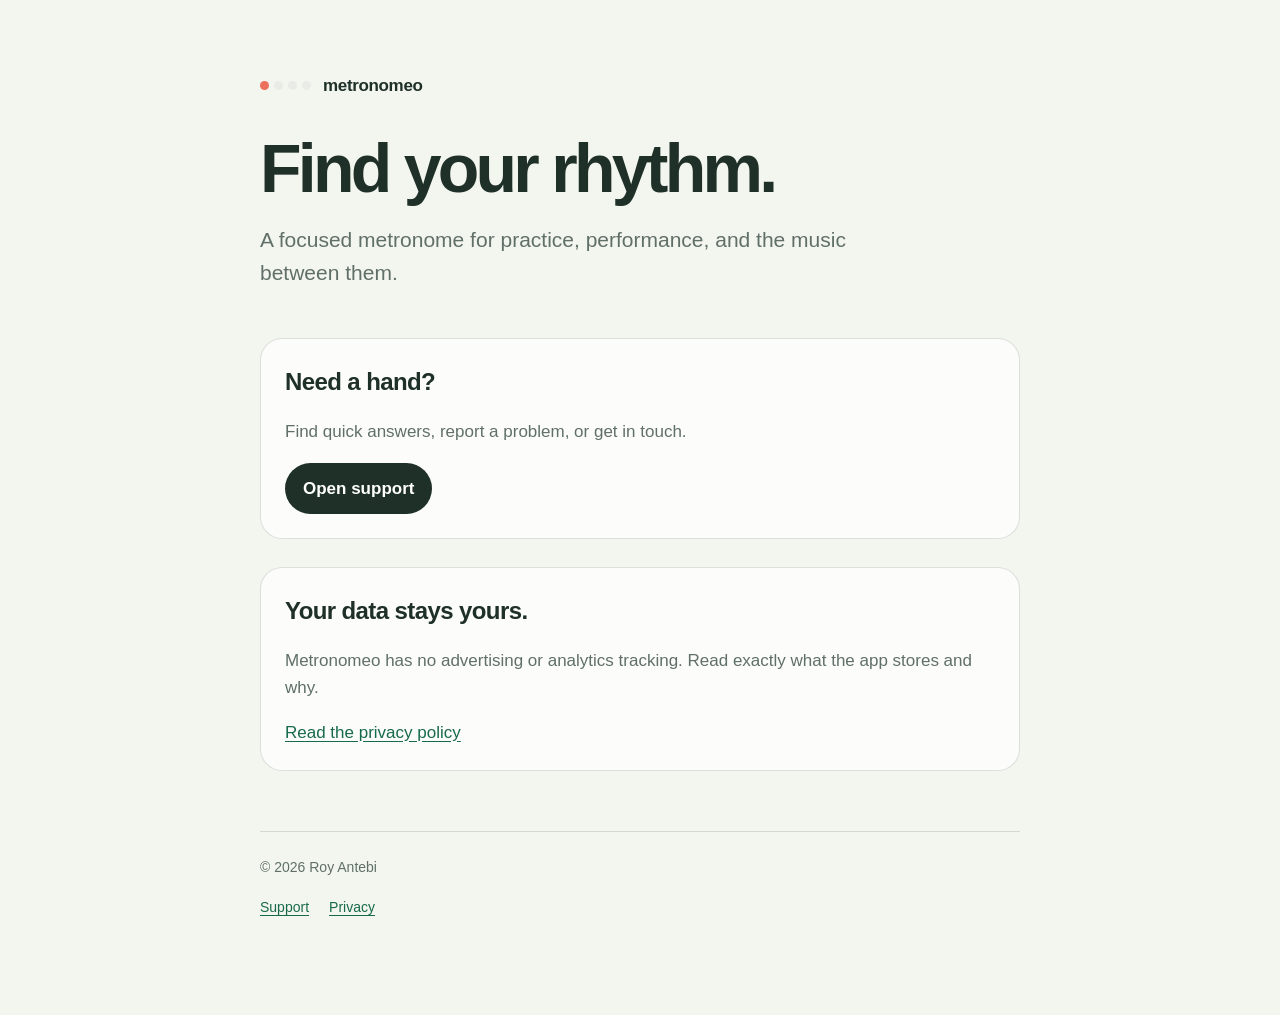
==== index.html @ 51a839f6 "Publish Metronomeo support and privacy pages" ====
<!doctype html><html lang="en"><head><meta charset="utf-8"><meta name="viewport" content="width=device-width,initial-scale=1"><meta name="description" content="Metronomeo support and privacy information."><title>Metronomeo</title><link rel="stylesheet" href="styles.css"></head><body><main>
<header><div class="brand"><span class="mark"><i></i><i></i><i></i><i></i></span>metronomeo</div><h1>Find your rhythm.</h1><p class="lede">A focused metronome for practice, performance, and the music between them.</p></header>
<section class="card"><h2>Need a hand?</h2><p>Find quick answers, report a problem, or get in touch.</p><a class="button" href="support.html">Open support</a></section>
<section class="card"><h2>Your data stays yours.</h2><p>Metronomeo has no advertising or analytics tracking. Read exactly what the app stores and why.</p><a href="privacy.html">Read the privacy policy</a></section>
<footer>© 2026 Roy Antebi<nav><a href="support.html">Support</a><a href="privacy.html">Privacy</a></nav></footer>
</main></body></html>
---- styles.css ----
:root {
  color-scheme: light dark;
  --paper: #f3f5ef;
  --ink: #1e3028;
  --muted: #607068;
  --accent: #60d29a;
  --line: rgba(30, 48, 40, .14);
  --card: rgba(255, 255, 255, .72);
}
* { box-sizing: border-box; }
body {
  margin: 0;
  background: var(--paper);
  color: var(--ink);
  font: 17px/1.6 -apple-system, BlinkMacSystemFont, "SF Pro Text", sans-serif;
  -webkit-font-smoothing: antialiased;
}
main { width: min(760px, calc(100% - 40px)); margin: 0 auto; padding: 72px 0 96px; }
header { margin-bottom: 48px; }
.brand { display: flex; align-items: center; gap: 12px; font-weight: 700; letter-spacing: -.02em; }
.mark { display: grid; grid-template-columns: repeat(4, 9px); gap: 5px; }
.mark i { width: 9px; height: 9px; border-radius: 50%; background: #e9ebe6; }
.mark i:first-child { background: #ed705d; }
h1 { max-width: 620px; margin: 36px 0 14px; font-size: clamp(42px, 8vw, 68px); line-height: .98; letter-spacing: -.055em; }
h2 { margin: 42px 0 10px; font-size: 24px; letter-spacing: -.025em; }
p, li { color: var(--muted); }
a { color: #176b4a; text-underline-offset: 3px; }
.lede { font-size: 21px; max-width: 640px; }
.card { margin: 28px 0; padding: 24px; border: 1px solid var(--line); border-radius: 22px; background: var(--card); }
.card h2 { margin-top: 0; }
.button { display: inline-block; padding: 12px 18px; border-radius: 999px; background: var(--ink); color: white; font-weight: 650; text-decoration: none; }
footer { margin-top: 60px; padding-top: 24px; border-top: 1px solid var(--line); font-size: 14px; color: var(--muted); }
nav { display: flex; gap: 20px; margin-top: 18px; }
@media (prefers-color-scheme: dark) {
  :root { --paper:#111714; --ink:#e8eee9; --muted:#a5b0aa; --line:rgba(255,255,255,.12); --card:rgba(255,255,255,.05); }
  a { color: #72d6a4; }
  .button { background: var(--accent); color: #102018; }
}
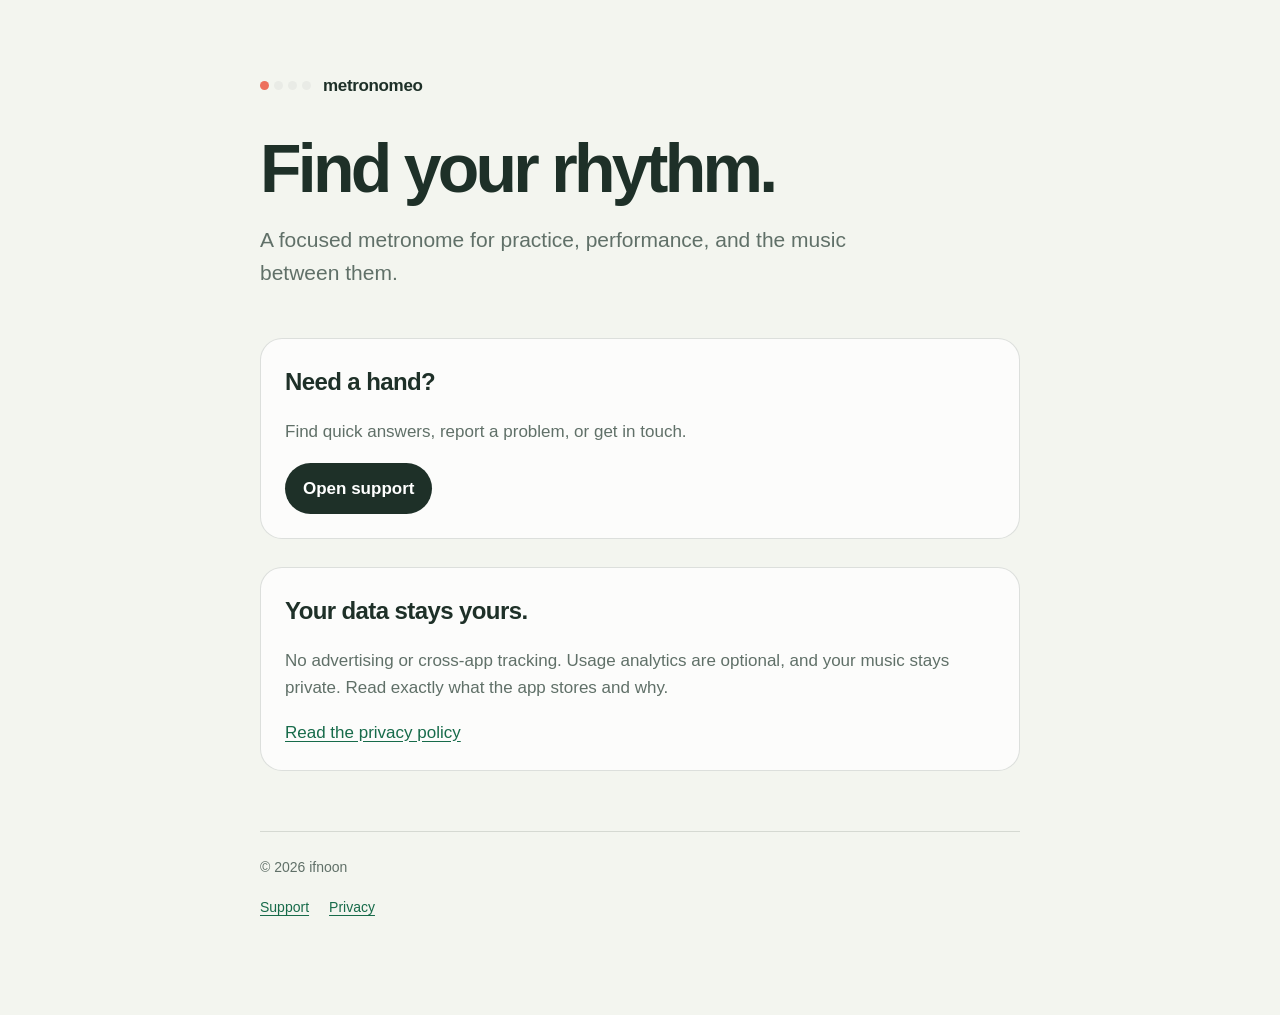
==== commit 465c99ad: "Disclose optional Metronomeo analytics and ifnoon ownership" ====
--- a/index.html
+++ b/index.html
@@ -1,6 +1,6 @@
 <!doctype html><html lang="en"><head><meta charset="utf-8"><meta name="viewport" content="width=device-width,initial-scale=1"><meta name="description" content="Metronomeo support and privacy information."><title>Metronomeo</title><link rel="stylesheet" href="styles.css"></head><body><main>
 <header><div class="brand"><span class="mark"><i></i><i></i><i></i><i></i></span>metronomeo</div><h1>Find your rhythm.</h1><p class="lede">A focused metronome for practice, performance, and the music between them.</p></header>
 <section class="card"><h2>Need a hand?</h2><p>Find quick answers, report a problem, or get in touch.</p><a class="button" href="support.html">Open support</a></section>
-<section class="card"><h2>Your data stays yours.</h2><p>Metronomeo has no advertising or analytics tracking. Read exactly what the app stores and why.</p><a href="privacy.html">Read the privacy policy</a></section>
-<footer>© 2026 Roy Antebi<nav><a href="support.html">Support</a><a href="privacy.html">Privacy</a></nav></footer>
+<section class="card"><h2>Your data stays yours.</h2><p>No advertising or cross-app tracking. Usage analytics are optional, and your music stays private. Read exactly what the app stores and why.</p><a href="privacy.html">Read the privacy policy</a></section>
+<footer>© 2026 ifnoon<nav><a href="support.html">Support</a><a href="privacy.html">Privacy</a></nav></footer>
 </main></body></html>
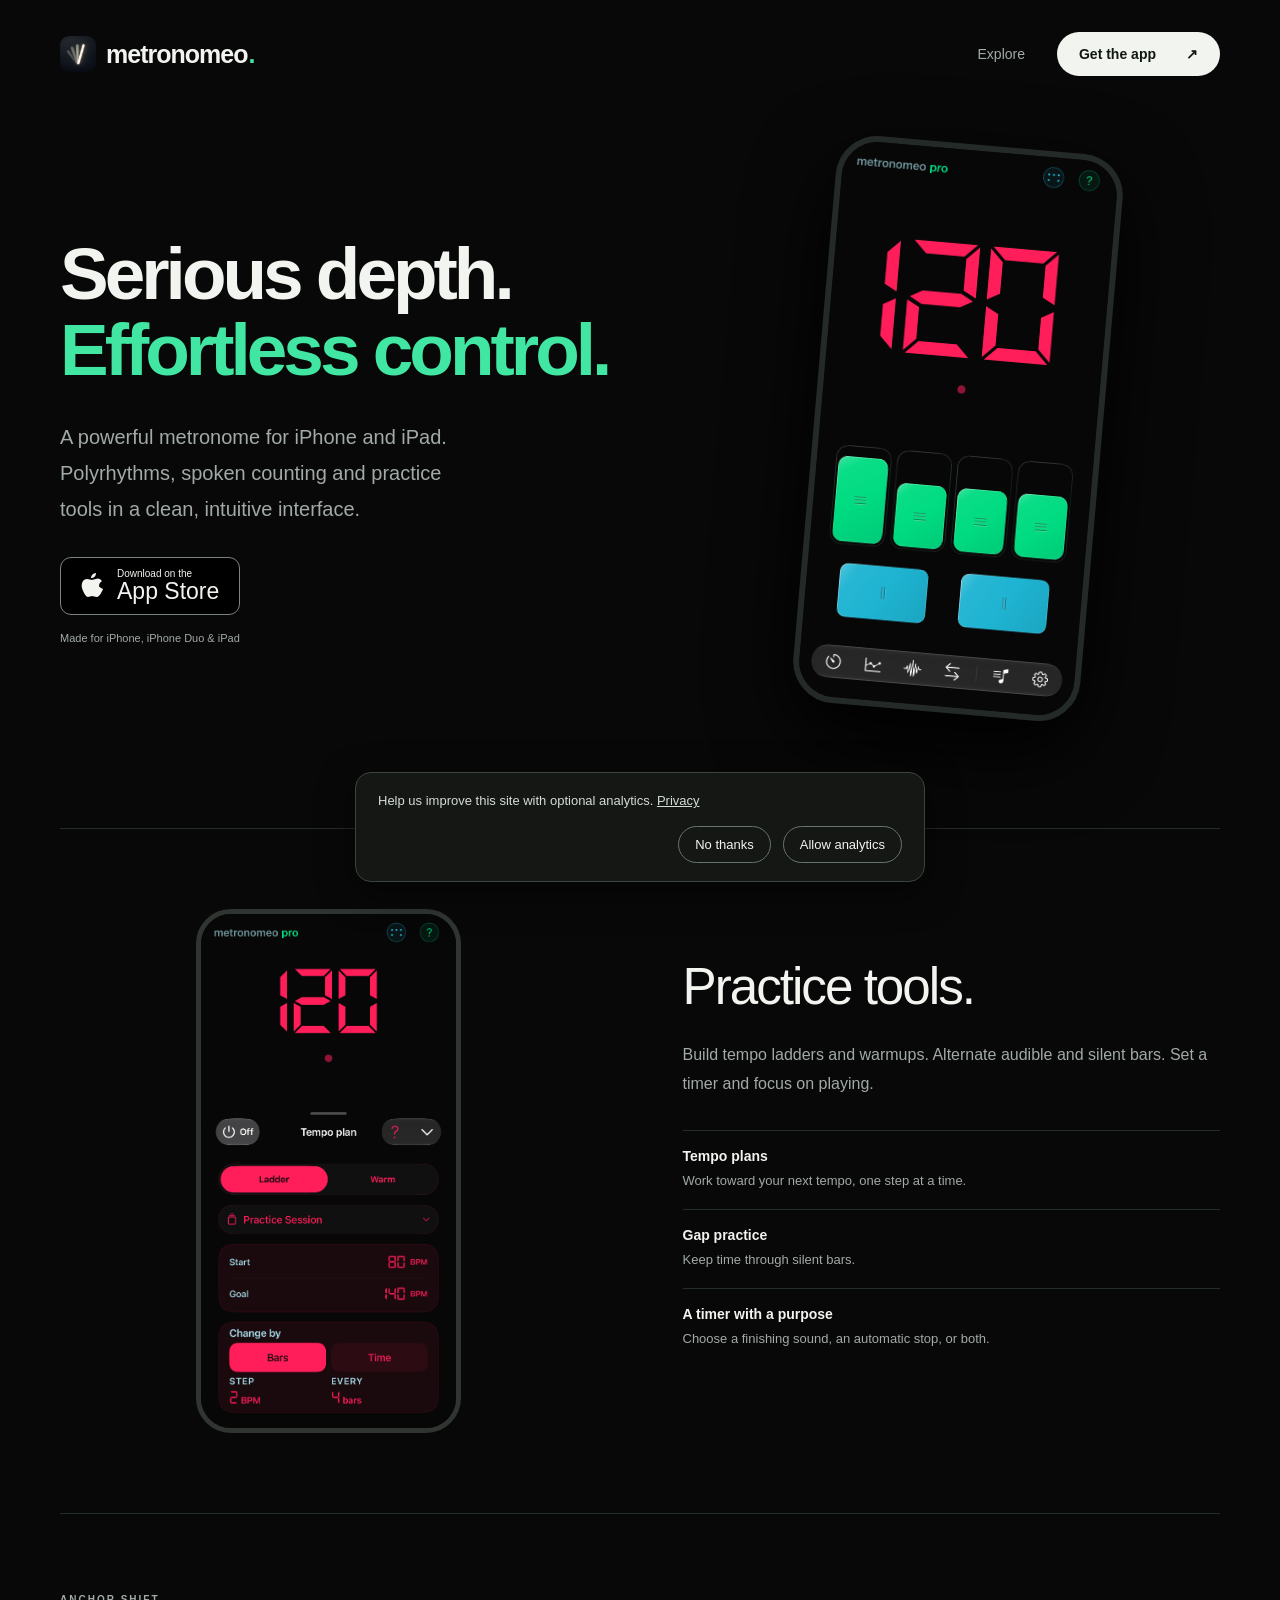
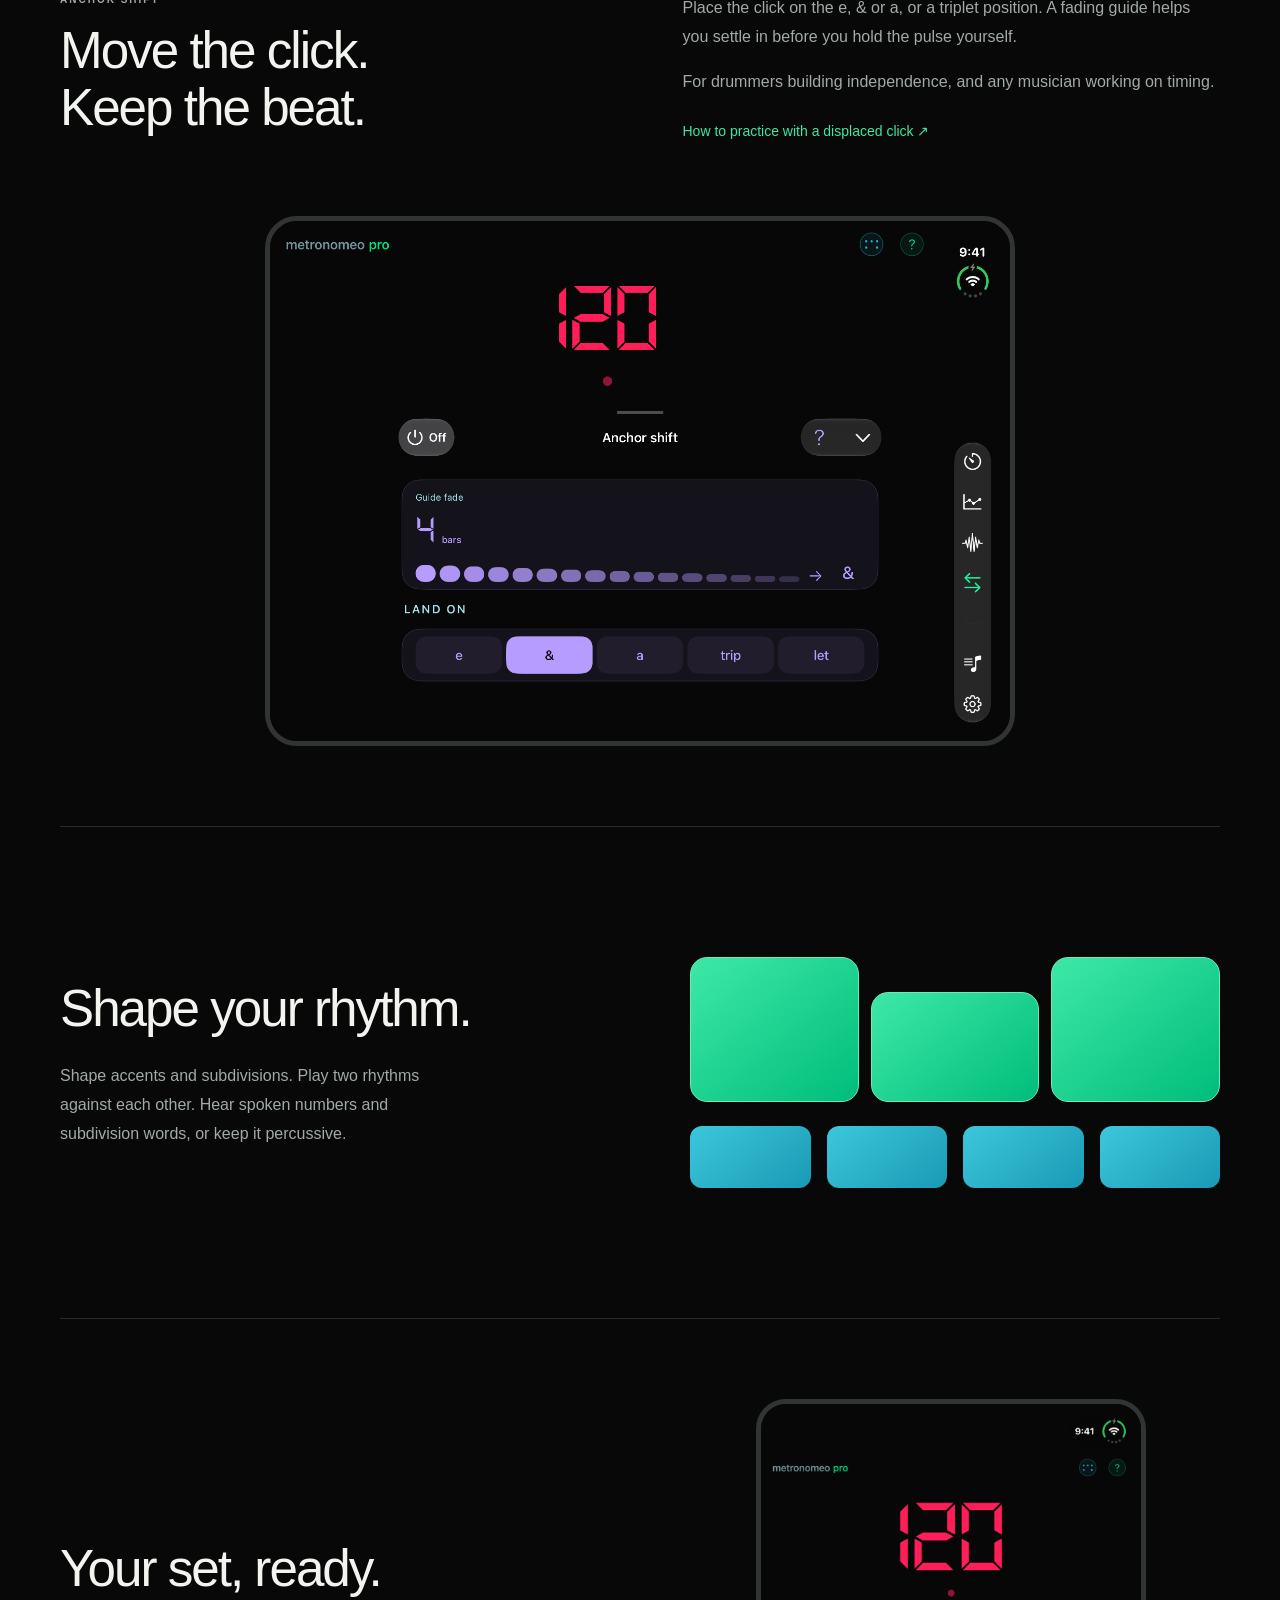
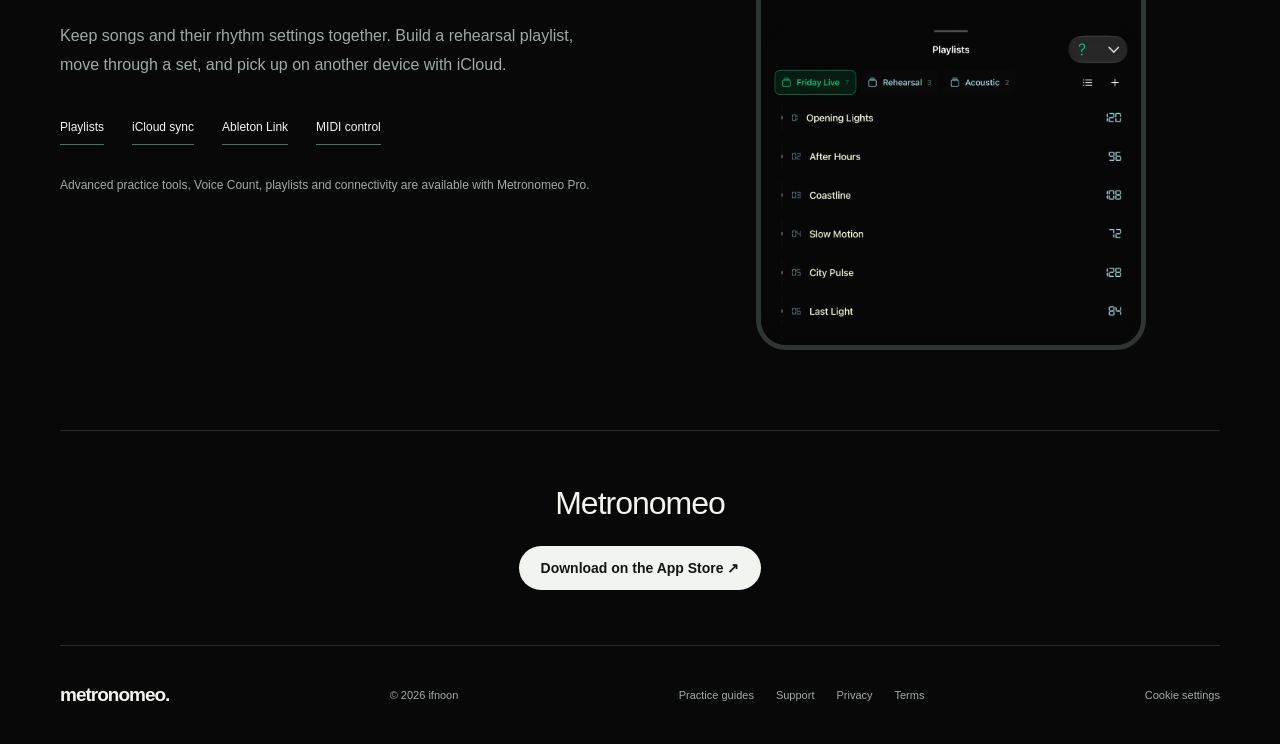
==== commit 5b13319a: "Launch dark Metronomeo website with rhythm guides and analytics" ====
--- a/index.html
+++ b/index.html
@@ -1,6 +1,10 @@
-<!doctype html><html lang="en"><head><meta charset="utf-8"><meta name="viewport" content="width=device-width,initial-scale=1"><meta name="description" content="Metronomeo support and privacy information."><title>Metronomeo</title><link rel="stylesheet" href="styles.css"></head><body><main>
-<header><div class="brand"><span class="mark"><i></i><i></i><i></i><i></i></span>metronomeo</div><h1>Find your rhythm.</h1><p class="lede">A focused metronome for practice, performance, and the music between them.</p></header>
-<section class="card"><h2>Need a hand?</h2><p>Find quick answers, report a problem, or get in touch.</p><a class="button" href="support.html">Open support</a></section>
-<section class="card"><h2>Your data stays yours.</h2><p>No advertising or cross-app tracking. Usage analytics are optional, and your music stays private. Read exactly what the app stores and why.</p><a href="privacy.html">Read the privacy policy</a></section>
-<footer>© 2026 ifnoon<nav><a href="support.html">Support</a><a href="privacy.html">Privacy</a></nav></footer>
-</main></body></html>
+<!doctype html>
+<html lang="en"><head><meta charset="utf-8"><meta name="viewport" content="width=device-width,initial-scale=1"><title>Metronomeo | Deep by design. Effortless to use.</title><meta name="description" content="A powerful metronome for iPhone and iPad with polyrhythms, spoken counting, tempo plans and playlists. Serious depth in an interface that feels effortless."><meta name="theme-color" content="#080a09"><link rel="icon" href="assets/icon.png"><link rel="stylesheet" href="landing.css"><link rel="canonical" href="https://metronomeo.com/"><meta property="og:title" content="Metronomeo | Find your rhythm. Go deeper."><meta property="og:description" content="Simple on the surface. Serious about your practice."><meta property="og:type" content="website"><meta property="og:image" content="https://metronomeo.com/assets/metronome.png"><script type="application/ld+json">{"@context":"https://schema.org","@type":"SoftwareApplication","name":"Metronomeo","applicationCategory":"MusicApplication","operatingSystem":"iOS, iPadOS","url":"https://metronomeo.com/","downloadUrl":"https://apps.apple.com/app/metronomeo/id6814776671","description":"A metronome with polyrhythms, spoken counting, tempo plans and playlists."}</script><script defer src="analytics.js"></script></head>
+<body><a class="skip" href="#main">Skip to content</a><nav class="nav wrap" aria-label="Main navigation"><a class="brand" href="./"><img src="assets/icon.png" width="36" height="36" alt="">metronomeo<span class="brand-dot">.</span></a><div><a class="nav-link" href="#practice">Explore</a><a class="small-cta" href="https://apps.apple.com/app/metronomeo/id6814776671">Get the app <span aria-hidden="true">↗</span></a></div></nav>
+<main id="main"><header class="hero wrap"><div class="hero-copy"><h1>Serious depth.<br><em>Effortless control.</em></h1><p class="hero-detail">A powerful metronome for iPhone and iPad. Polyrhythms, spoken counting and practice tools in a clean, intuitive interface.</p><a class="store" href="https://apps.apple.com/app/metronomeo/id6814776671"><svg viewBox="0 0 24 28" aria-hidden="true"><path fill="currentColor" d="M18 14c0-3 2-4 3-5-2-3-5-3-6-2-2 0-3 1-4 1S8 7 6 7c-4 0-6 4-5 9 1 4 4 9 6 9 1 0 3-1 4-1s3 1 5 1 5-5 6-8c-2-1-4-2-4-3ZM15 1c-3 0-5 3-5 5 3 0 5-2 5-5Z"/></svg><span><small>Download on the</small><strong>App Store</strong></span></a><p class="availability">Made for iPhone, iPhone Duo &amp; iPad</p></div><div class="hero-art"><figure class="phone"><img src="assets/metronome.png" width="1206" height="2622" fetchpriority="high" alt="Metronomeo showing 120 BPM, four green beat controls and two blue subdivision controls"></figure></div></header>
+
+<section class="feature wrap" id="practice"><div class="feature-image"><figure class="device-crop"><img src="assets/tempo-plan.png" width="1206" height="2622" loading="lazy" alt="Tempo plan controls in Metronomeo"></figure></div><div class="feature-copy"><h2>Practice tools.</h2><p>Build tempo ladders and warmups. Alternate audible and silent bars. Set a timer and focus on playing.</p><dl><div><dt>Tempo plans</dt><dd>Work toward your next tempo, one step at a time.</dd></div><div><dt>Gap practice</dt><dd>Keep time through silent bars.</dd></div><div><dt>A timer with a purpose</dt><dd>Choose a finishing sound, an automatic stop, or both.</dd></div></dl></div></section>
+<section class="anchor-section wrap" id="anchor-shift"><div class="anchor-heading"><div><p class="eyebrow">ANCHOR SHIFT</p><h2>Move the click.<br>Keep the beat.</h2></div><div><p>Place the click on the e, &amp; or a, or a triplet position. A fading guide helps you settle in before you hold the pulse yourself.</p><p>For drummers building independence, and any musician working on timing.</p><a class="text-link" href="guides/anchor-shift.html">How to practice with a displaced click ↗</a></div></div><figure class="duo-wide"><img src="assets/duo-anchor-shift.png" width="2853" height="2007" loading="lazy" alt="Anchor Shift settings on iPhone Duo’s open inner display"></figure></section><section class="rhythm wrap"><div><h2>Shape your rhythm.</h2><p>Shape accents and subdivisions. Play two rhythms against each other. Hear spoken numbers and subdivision words, or keep it percussive.</p></div><div class="rhythm-demo" aria-label="Illustration of three beats against four pulses"><div class="beats"><i></i><i></i><i></i></div><div class="pulses"><i></i><i></i><i></i><i></i></div></div></section>
+<section class="feature reverse wrap"><div class="feature-image"><img class="duo-portrait" src="assets/duo-playlists.png" width="2007" height="2853" loading="lazy" alt="Metronomeo playlists on the open inner display of iPhone Duo"></div><div class="feature-copy"><h2>Your set, ready.</h2><p>Keep songs and their rhythm settings together. Build a rehearsal playlist, move through a set, and pick up on another device with iCloud.</p><div class="connections"><span>Playlists</span><span>iCloud sync</span><span>Ableton Link</span><span>MIDI control</span></div><p class="note">Advanced practice tools, Voice Count, playlists and connectivity are available with Metronomeo Pro.</p></div></section>
+
+<section class="closing wrap"><h2>Metronomeo</h2><a class="small-cta" href="https://apps.apple.com/app/metronomeo/id6814776671">Download on the App Store ↗</a></section></main><footer class="wrap"><a class="brand" href="./">metronomeo.</a><span>© 2026 ifnoon</span><div><a href="guides/">Practice guides</a><a href="support.html">Support</a><a href="privacy.html">Privacy</a><a href="https://www.apple.com/legal/internet-services/itunes/dev/stdeula/">Terms</a></div></footer></body></html>
--- a/landing.css
+++ b/landing.css
@@ -0,0 +1,24 @@
+:root{color-scheme:dark;--bg:#080a09;--text:#f2f4ef;--muted:#a1aaa5;--green:#40e6a2;--blue:#3cc5df;--line:#252d28}*{box-sizing:border-box}html{scroll-behavior:smooth;scroll-padding-top:35px}body{margin:0;background:var(--bg);color:var(--text);font-family:-apple-system,BlinkMacSystemFont,"Segoe UI",sans-serif;-webkit-font-smoothing:antialiased}a{color:inherit;text-decoration:none}a:focus-visible{outline:2px solid var(--green);outline-offset:6px}img{max-width:100%;height:auto;display:block}.wrap{width:min(1160px,calc(100% - 64px));margin-inline:auto}.nav{height:108px;display:flex;align-items:center;justify-content:space-between}.brand{display:flex;gap:10px;align-items:center;font-size:25px;font-weight:650;letter-spacing:-1px}.brand img{border-radius:9px}.brand-dot{color:var(--green);margin-left:-9px}.nav>div{display:flex;gap:32px;align-items:center}.nav-link{font-size:14px;color:var(--muted)}.nav-link:hover,footer a:hover{color:var(--green)}.small-cta{display:inline-flex;align-items:center;justify-content:center;gap:30px;padding:14px 22px;border-radius:30px;background:var(--text);color:#101710;font-size:14px;font-weight:650;transition:background .15s,transform .15s}.small-cta:hover{background:var(--green);transform:translateY(-2px)}.hero{display:grid;grid-template-columns:1.1fr 1fr;align-items:center;min-height:760px;padding-block:25px 70px;gap:60px}.eyebrow{font-size:10px;font-weight:650;letter-spacing:2px;color:var(--muted);margin:0 0 28px}.eyebrow>span{display:inline-block;width:6px;height:6px;background:var(--green);border-radius:50%;margin-right:8px}h1{font-size:clamp(52px,5.7vw,79px);line-height:1.05;letter-spacing:-4px;font-weight:550;margin:0 0 30px}h1 em{font-style:normal;color:var(--green)}.intro{font-size:23px;line-height:1.45;letter-spacing:-.5px;margin:0 0 20px}.hero-detail{max-width:360px;color:var(--muted);font-size:16px;line-height:1.8;margin-bottom:30px}.store{display:inline-flex;gap:12px;align-items:center;border:1px solid #7c847f;border-radius:11px;padding:10px 20px;background:#000}.store:hover{border-color:var(--green)}.store svg{width:24px;height:30px}.store small{display:block;font-size:10px}.store strong{font-size:23px;font-weight:500;line-height:1.1}.availability{color:var(--muted);font-size:11px;margin-top:17px}.hero-art{position:relative;display:flex;justify-content:center;align-items:center;padding-bottom:35px}.phone{width:288px;margin:0;position:relative;border:6px solid #242a27;border-radius:42px;overflow:hidden;box-shadow:0 30px 80px #000;transform:rotate(5deg)}.phone img{width:100%}.orbit{position:absolute;width:420px;height:420px;border:1px solid #1a3428;border-radius:50%;background:radial-gradient(ellipse,#14302455,transparent 68%)}.art-caption{position:absolute;bottom:-6px;font-size:8px;letter-spacing:2px;color:#7a8b80}.statement{border-top:1px solid var(--line);padding-block:90px 60px;display:grid;grid-template-columns:1fr 1fr;gap:0 70px}.statement .eyebrow{grid-column:1/-1}h2{font-size:clamp(34px,4vw,52px);line-height:1.1;letter-spacing:-2px;font-weight:500;margin:0 0 25px}h2 span{color:var(--muted)}.statement>p:last-child{max-width:360px;color:var(--muted);line-height:1.8;padding-top:4px}.feature{display:grid;grid-template-columns:1fr 1fr;gap:100px;align-items:center;padding-block:65px 100px}.feature-image{background:#101712;border:1px solid #1c2a21;border-radius:24px;display:flex;justify-content:center;overflow:hidden;height:570px;padding-top:35px}.feature-image img{width:255px;height:auto;align-self:flex-start;border-radius:29px;border:3px solid #303934}.feature-copy>p:not(.eyebrow){font-size:17px;color:var(--muted);line-height:1.8}.feature dl{margin-top:32px}.feature dl div{border-top:1px solid var(--line);padding:17px 0}.feature dt{font-size:14px;font-weight:600}.feature dd{margin:7px 0 0;color:var(--muted);font-size:13px;line-height:1.6}.rhythm{border-block:1px solid var(--line);padding-block:85px;display:grid;grid-template-columns:1fr 1fr;gap:100px;align-items:center}.rhythm>div>p:not(.eyebrow){color:var(--muted);line-height:1.8;max-width:400px}.rhythm-demo{padding:45px 0}.beats,.pulses{display:flex;gap:12px}.beats{height:145px;align-items:end}.beats i{flex:1;height:100%;border-radius:17px;background:linear-gradient(140deg,#3ee8a7,#00bd7b);border:1px solid #6bebb8}.beats i:nth-child(2){height:76%}.pulses{margin-top:24px;height:62px;gap:16px}.pulses i{flex:1;border-radius:12px;background:linear-gradient(140deg,#3cc7dc,#199ab4)}.rhythm-demo p{font-size:9px!important;letter-spacing:2px;text-align:center;margin-top:30px}.reverse .feature-image{order:2;background:#11171a;border-color:#202c32}.connections{display:flex;gap:10px;flex-wrap:wrap;margin-block:30px}.connections span{font-size:12px;padding:10px 0;border-bottom:1px solid #467766;margin-right:18px}.note{font-size:12px!important}.learn{padding-block:80px;border-top:1px solid var(--line)}.section-head{display:flex;justify-content:space-between;gap:30px;align-items:end}.section-head h2{font-size:38px;max-width:440px}.section-head>p{font-size:13px;line-height:1.8;color:var(--muted);margin-bottom:30px}.articles{display:grid;grid-template-columns:repeat(3,1fr);gap:35px;margin-top:40px}.articles a{border-top:1px solid #48544c;padding:22px 0;position:relative}.article-number{color:var(--green);font-size:32px;letter-spacing:-2px}.articles p{font-size:8px;letter-spacing:1.5px;color:var(--muted);margin:25px 0 16px}.articles h3{font-size:23px;font-weight:450;letter-spacing:-.5px;line-height:1.4;min-height:96px;margin:0 0 25px}.read{font-size:12px;color:var(--green)}.articles a:hover h3{text-decoration:underline;text-underline-offset:6px}.closing{text-align:center;border-block:1px solid var(--line);padding-block:75px}.closing img{margin:0 auto 25px;border-radius:18px}.closing h2{font-size:58px}.closing h2 span{color:var(--green)}.closing p{font-size:12px;color:var(--muted);margin-top:20px}footer{padding-block:35px;display:flex;align-items:center;justify-content:space-between}footer .brand{font-size:19px}footer span,footer div{font-size:11px;color:var(--muted)}footer div{display:flex;gap:22px}.skip{position:absolute;left:10px;top:-70px;padding:12px;background:white;color:black;z-index:10}.skip:focus{top:10px}.article{max-width:690px;padding-block:70px 100px}.article h1{font-size:54px;letter-spacing:-2px}.article p,.article li{font-size:18px;line-height:1.85;color:var(--muted)}.article h2{font-size:30px;margin-top:45px}.article .back{color:var(--green);font-size:13px;display:block;margin-bottom:40px}.article aside{border-left:2px solid var(--green);padding:10px 25px;margin-top:40px}.article aside a{color:var(--green)}@media(max-width:800px){.wrap{width:calc(100% - 40px)}.nav{height:86px}.nav>div{gap:20px}.nav-link{display:none}.brand{font-size:21px}.hero{grid-template-columns:1fr;gap:35px;padding-top:45px;text-align:center}.hero-copy .hero-detail{margin-inline:auto}h1{letter-spacing:-2.5px}.hero-art{padding-top:12px}.phone{width:245px}.orbit{width:310px;height:310px}.hero-art{margin-bottom:25px}.statement{grid-template-columns:1fr;padding-top:60px}.statement>p:last-child{max-width:100%}.feature,.rhythm{grid-template-columns:1fr;gap:40px;padding-block:50px}.feature-image{height:490px;order:2}.feature-copy{order:1}.reverse .feature-image{order:2}.rhythm-demo{max-width:440px;width:100%;margin:auto;padding-top:0}.section-head{display:block}.articles{grid-template-columns:1fr;gap:15px}.articles h3{min-height:0}.articles a{padding-bottom:25px}.articles p{margin-top:15px}.closing h2{font-size:48px}footer{flex-wrap:wrap;gap:25px}footer div{width:100%}.article h1{font-size:42px}.article p,.article li{font-size:17px}}@media(prefers-reduced-motion:reduce){html{scroll-behavior:auto}*{transition:none!important}}
+/* Hide the simulator status bar while preserving the original app screenshot. */
+.phone img{margin-top:-15.75%;}
+
+/* Product screenshots remain complete, with their device edge defining the frame. */
+:root{--bg:#080808}
+.hero{min-height:720px}.hero-detail{font-size:20px;max-width:390px}.hero-copy h1{margin-bottom:30px}
+.feature-image,.reverse .feature-image{background:transparent;border:0;border-radius:0;height:auto;padding:0;overflow:visible;align-items:center}
+.feature-image img{width:265px;border:5px solid #303532;border-radius:35px}
+.feature-image img.duo-portrait{width:min(100%,390px);border-radius:30px}
+.feature,.rhythm,.anchor-section{border-top:1px solid var(--line)}
+.rhythm{border-bottom:0}.feature-copy>p:not(.eyebrow){font-size:16px}.feature{gap:85px;padding-block:80px}
+.anchor-section{padding-block:80px}.anchor-heading{display:grid;grid-template-columns:1fr 1fr;gap:85px;align-items:start}
+.anchor-heading p:not(.eyebrow){font-size:16px;line-height:1.8;color:var(--muted);margin-top:0}.anchor-heading .eyebrow{margin-bottom:18px}
+.text-link{color:var(--green);font-size:14px;display:inline-block;padding-block:10px}.text-link:hover{text-decoration:underline}
+.duo-wide{max-width:750px;margin:55px auto 0;border:5px solid #303532;border-radius:32px;overflow:hidden;background:#080808}.duo-wide img{width:100%}
+.closing{padding-block:55px}.closing h2{font-size:32px;letter-spacing:-1px}
+.guide-list{list-style:none;margin:35px 0 0;padding:0}.guide-list li{border-top:1px solid var(--line);padding:24px 0}.guide-list h2{font-size:26px;margin:0 0 10px}.guide-list p{font-size:16px;margin:0}.guide-list a:hover h2{color:var(--green)}
+.article .crumbs{font-size:13px;color:var(--muted);margin-bottom:35px}.article .crumbs a{color:var(--green)}.article .summary{font-size:21px;color:var(--text);line-height:1.65}.article .toc{border-block:1px solid var(--line);padding:20px 0;margin:30px 0}.article .toc p{font-size:12px;margin:0 0 12px;text-transform:uppercase;letter-spacing:1px}.article .toc a{display:block;padding:6px 0;font-size:15px;color:var(--green)}.article h2{scroll-margin-top:30px}.article h3{font-size:22px;margin-top:30px}.article figure{margin:30px 0}.article figcaption{color:var(--muted);font-size:13px;line-height:1.6;margin-top:12px}.article figure img{border:2px solid #303532;border-radius:20px;max-height:520px;width:auto;margin-inline:auto}.article .related{border-top:1px solid var(--line);margin-top:45px;padding-top:20px}.article .related a{color:var(--green);display:block;padding:8px 0;font-size:16px}.article table{width:100%;border-collapse:collapse;margin-block:25px;font-size:15px}.article td,.article th{text-align:left;padding:12px;border-bottom:1px solid var(--line)}.article th{color:var(--text)}.article td{color:var(--muted)}.article .table-wrap{overflow-x:auto}.article .exercise{border-left:2px solid var(--green);padding-left:20px}.article .exercise p{font-size:17px}.article time{color:var(--muted);font-size:13px}.article .byline{font-size:13px}
+@media(max-width:800px){.hero{min-height:auto}.hero-detail{font-size:18px}.feature,.rhythm,.anchor-section{padding-block:45px}.anchor-heading{grid-template-columns:1fr;gap:10px}.duo-wide{margin-top:28px;border-radius:20px}.feature-image{height:auto}.feature{gap:30px}.feature-image img{width:235px}.feature-image img.duo-portrait{width:min(90%,350px)}.hero-copy h1{font-size:clamp(40px,8vw,64px)}.article .summary{font-size:19px}}
+@media(max-width:480px){.nav .brand{font-size:18px;gap:7px;white-space:nowrap;letter-spacing:-.8px}.nav .brand img{width:29px;height:29px}.nav .small-cta{white-space:nowrap;padding:11px 15px;font-size:12px;gap:14px}.nav>div{gap:0}.hero-copy h1{font-size:clamp(34px,8.6vw,42px)}footer div{flex-wrap:wrap}}
+.analytics-choice{position:fixed;bottom:18px;left:50%;transform:translateX(-50%);width:min(570px,calc(100% - 32px));padding:18px 22px;background:#141714;border:1px solid #3b453e;border-radius:16px;z-index:20;box-shadow:0 10px 35px #0008;font-size:13px}.analytics-choice p{margin:0 0 14px;line-height:1.6;color:#d4dcd6}.analytics-choice a{text-decoration:underline}.analytics-choice>div{display:flex;justify-content:flex-end;gap:12px}.analytics-choice button{font:inherit;border:1px solid #66746b;border-radius:22px;padding:10px 16px;background:transparent;color:#f2f4ef;cursor:pointer}.analytics-choice button:hover{background:#303a32}.analytics-choice button:focus-visible,.analytics-settings:focus-visible{outline:2px solid #40e6a2;outline-offset:3px}.analytics-settings{font:inherit;color:#a1aaa5;border:0;background:transparent;cursor:pointer;padding:8px 0;font-size:11px}.analytics-settings:hover{color:#40e6a2}
+
+.device-crop{width:265px;margin:0;border:5px solid #303532;border-radius:35px;overflow:hidden}.feature-image .device-crop img{width:100%;border:0;border-radius:0;margin-top:-15.75%}@media(max-width:800px){.device-crop{width:235px}}
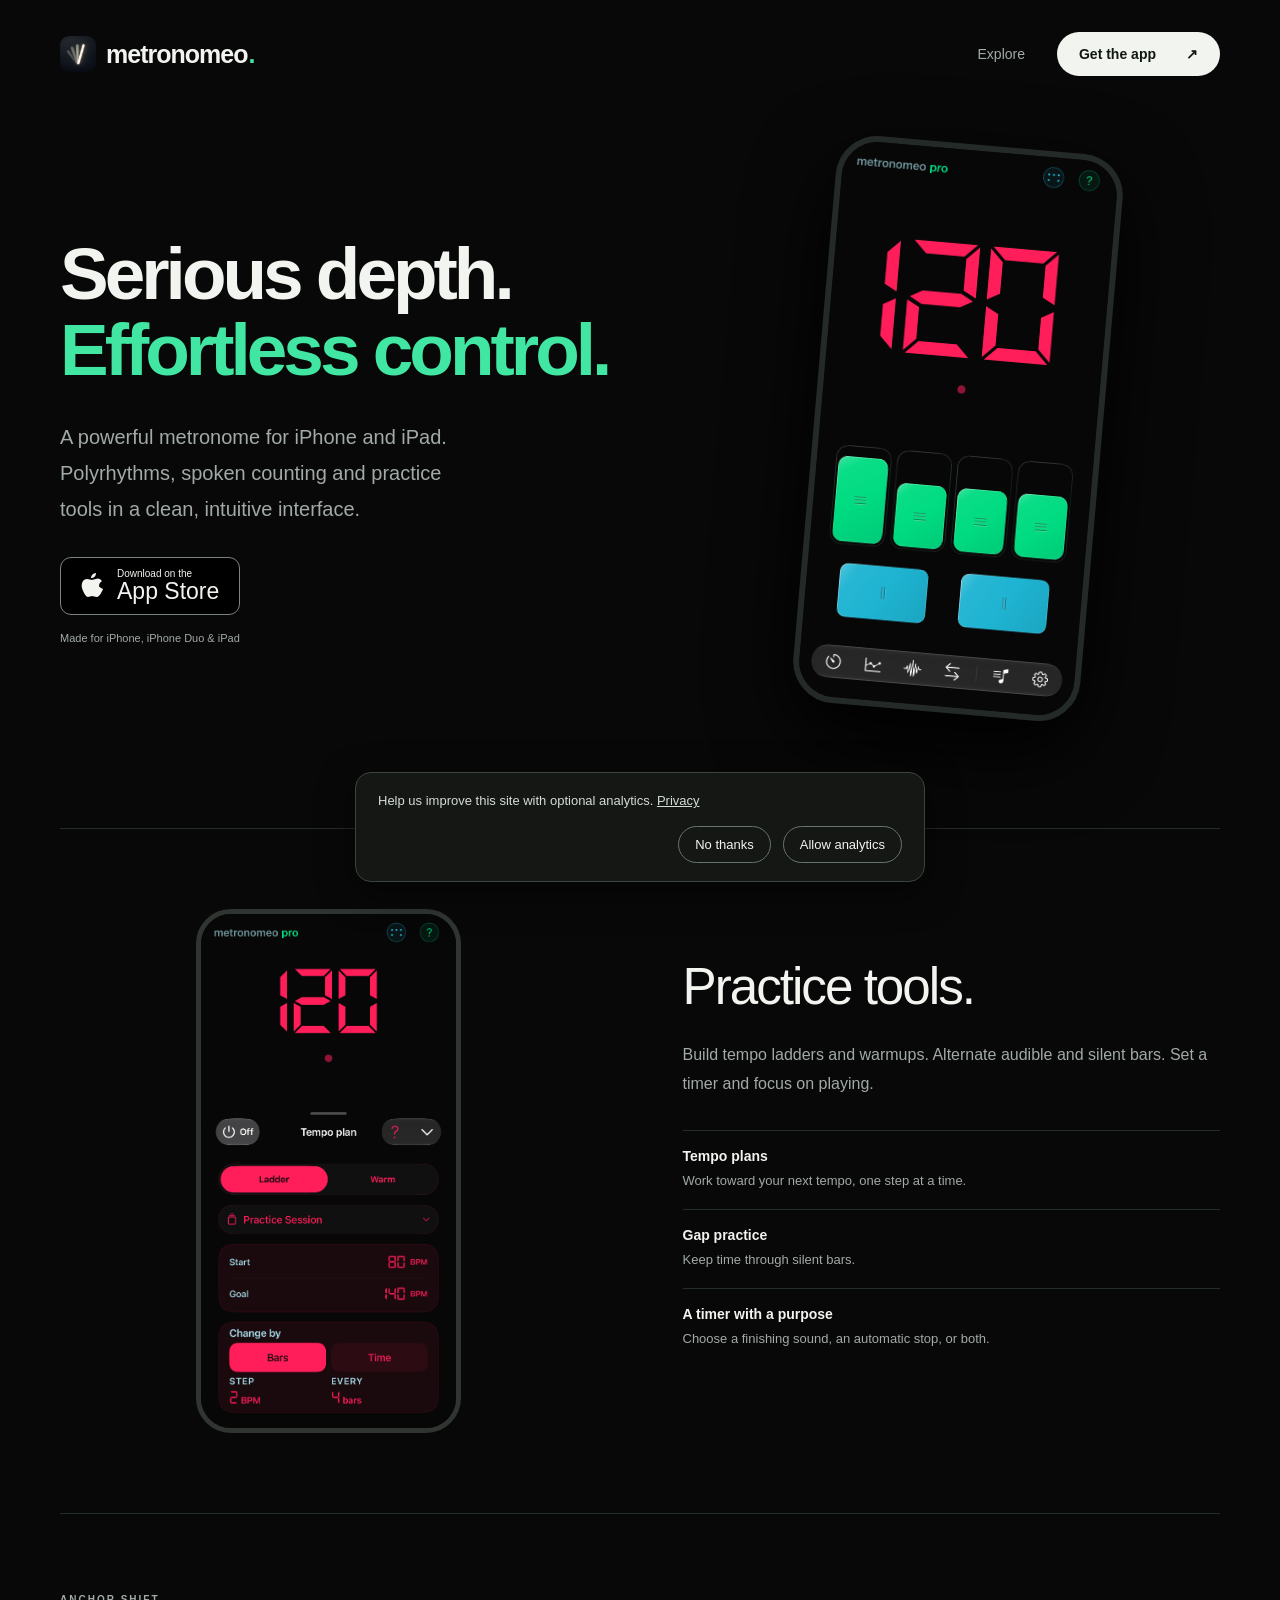
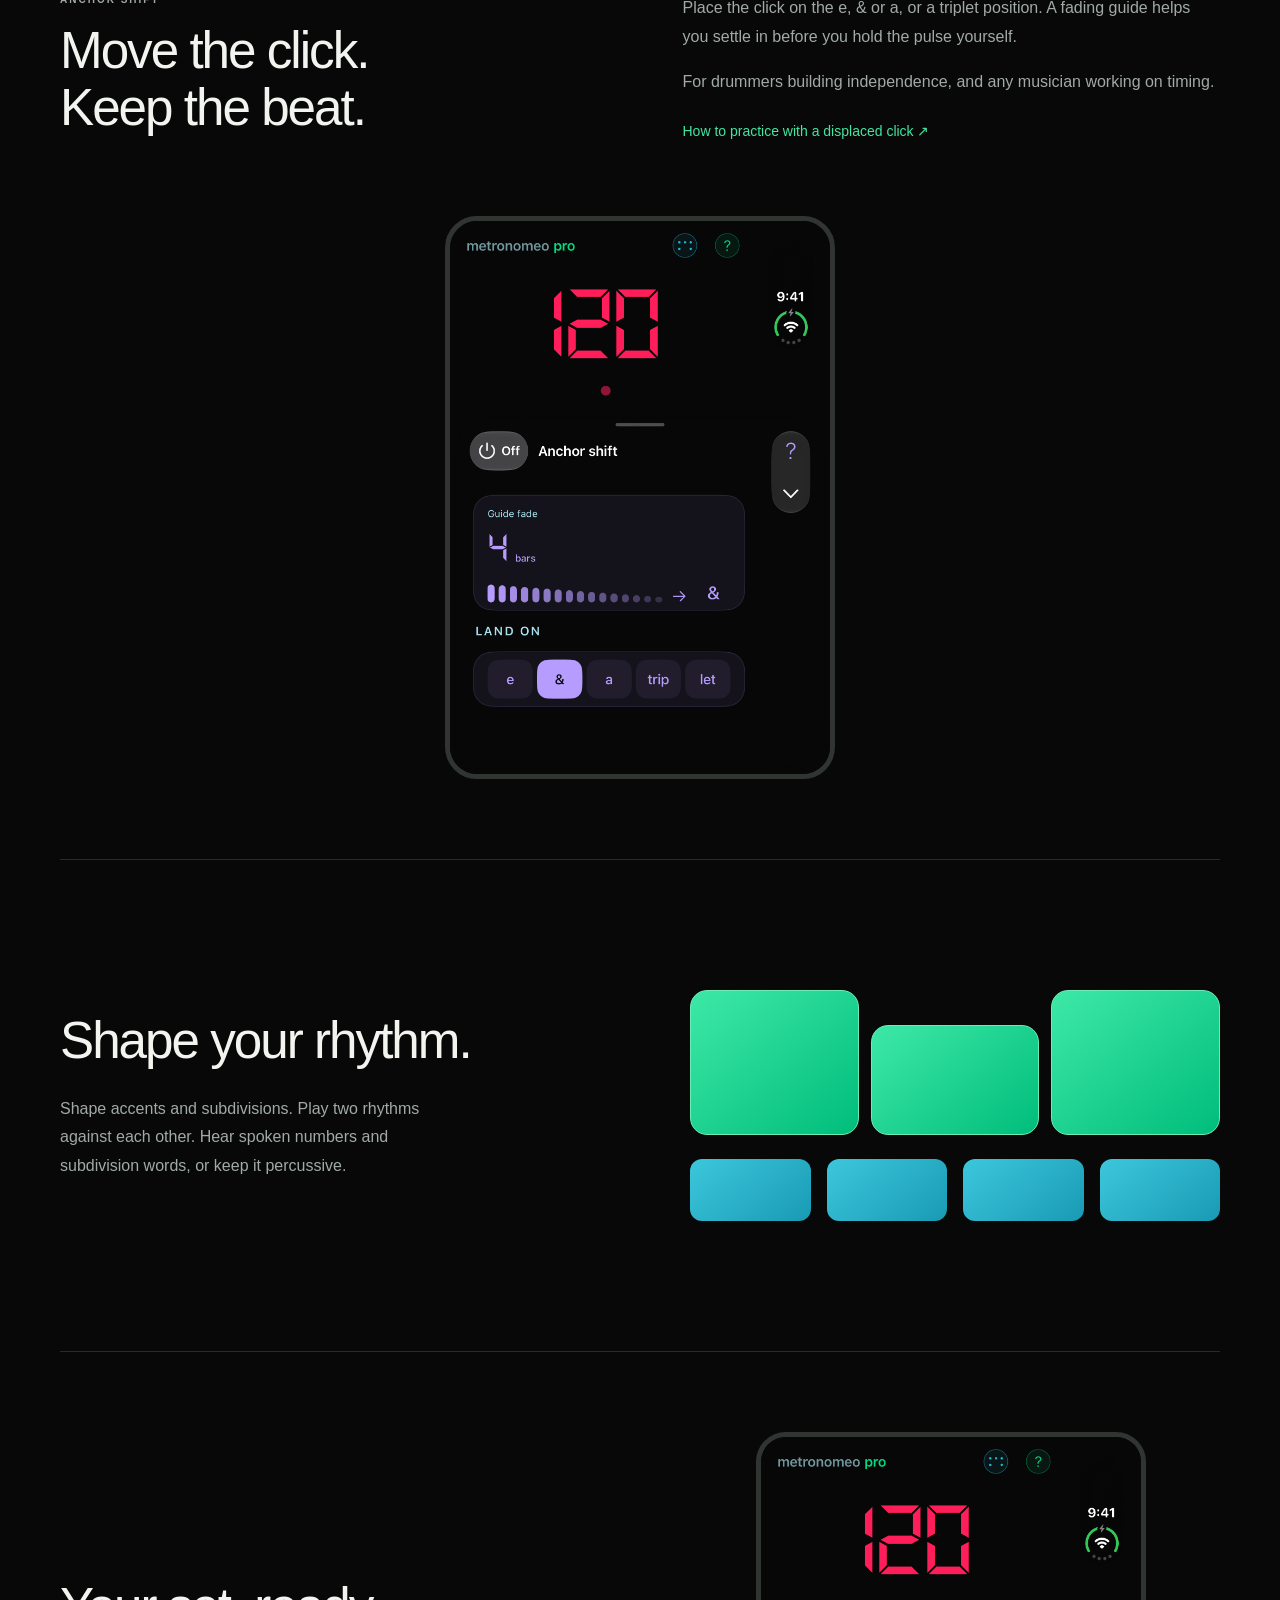
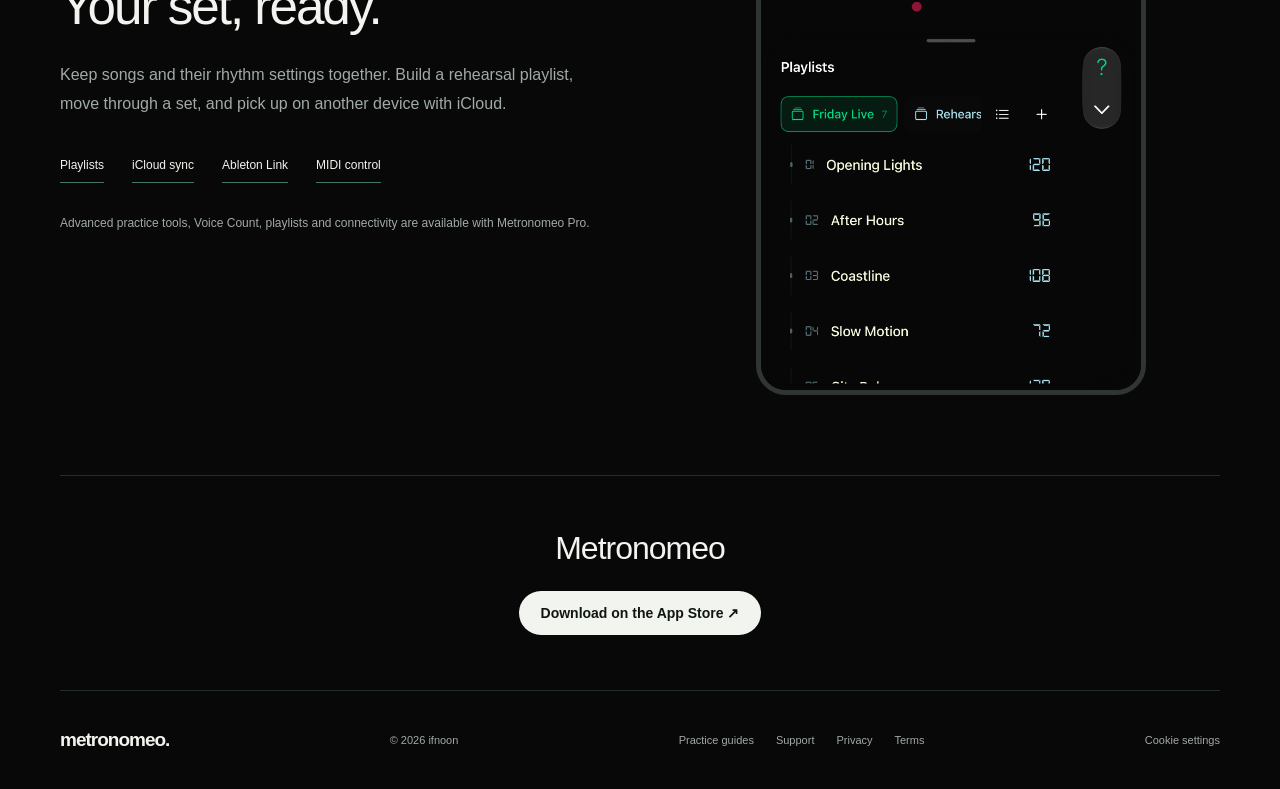
==== commit 0039b292: "Use Duo outer display screenshots on product website" ====
--- a/index.html
+++ b/index.html
@@ -4,7 +4,7 @@
 <main id="main"><header class="hero wrap"><div class="hero-copy"><h1>Serious depth.<br><em>Effortless control.</em></h1><p class="hero-detail">A powerful metronome for iPhone and iPad. Polyrhythms, spoken counting and practice tools in a clean, intuitive interface.</p><a class="store" href="https://apps.apple.com/app/metronomeo/id6814776671"><svg viewBox="0 0 24 28" aria-hidden="true"><path fill="currentColor" d="M18 14c0-3 2-4 3-5-2-3-5-3-6-2-2 0-3 1-4 1S8 7 6 7c-4 0-6 4-5 9 1 4 4 9 6 9 1 0 3-1 4-1s3 1 5 1 5-5 6-8c-2-1-4-2-4-3ZM15 1c-3 0-5 3-5 5 3 0 5-2 5-5Z"/></svg><span><small>Download on the</small><strong>App Store</strong></span></a><p class="availability">Made for iPhone, iPhone Duo &amp; iPad</p></div><div class="hero-art"><figure class="phone"><img src="assets/metronome.png" width="1206" height="2622" fetchpriority="high" alt="Metronomeo showing 120 BPM, four green beat controls and two blue subdivision controls"></figure></div></header>
 
 <section class="feature wrap" id="practice"><div class="feature-image"><figure class="device-crop"><img src="assets/tempo-plan.png" width="1206" height="2622" loading="lazy" alt="Tempo plan controls in Metronomeo"></figure></div><div class="feature-copy"><h2>Practice tools.</h2><p>Build tempo ladders and warmups. Alternate audible and silent bars. Set a timer and focus on playing.</p><dl><div><dt>Tempo plans</dt><dd>Work toward your next tempo, one step at a time.</dd></div><div><dt>Gap practice</dt><dd>Keep time through silent bars.</dd></div><div><dt>A timer with a purpose</dt><dd>Choose a finishing sound, an automatic stop, or both.</dd></div></dl></div></section>
-<section class="anchor-section wrap" id="anchor-shift"><div class="anchor-heading"><div><p class="eyebrow">ANCHOR SHIFT</p><h2>Move the click.<br>Keep the beat.</h2></div><div><p>Place the click on the e, &amp; or a, or a triplet position. A fading guide helps you settle in before you hold the pulse yourself.</p><p>For drummers building independence, and any musician working on timing.</p><a class="text-link" href="guides/anchor-shift.html">How to practice with a displaced click ↗</a></div></div><figure class="duo-wide"><img src="assets/duo-anchor-shift.png" width="2853" height="2007" loading="lazy" alt="Anchor Shift settings on iPhone Duo’s open inner display"></figure></section><section class="rhythm wrap"><div><h2>Shape your rhythm.</h2><p>Shape accents and subdivisions. Play two rhythms against each other. Hear spoken numbers and subdivision words, or keep it percussive.</p></div><div class="rhythm-demo" aria-label="Illustration of three beats against four pulses"><div class="beats"><i></i><i></i><i></i></div><div class="pulses"><i></i><i></i><i></i><i></i></div></div></section>
-<section class="feature reverse wrap"><div class="feature-image"><img class="duo-portrait" src="assets/duo-playlists.png" width="2007" height="2853" loading="lazy" alt="Metronomeo playlists on the open inner display of iPhone Duo"></div><div class="feature-copy"><h2>Your set, ready.</h2><p>Keep songs and their rhythm settings together. Build a rehearsal playlist, move through a set, and pick up on another device with iCloud.</p><div class="connections"><span>Playlists</span><span>iCloud sync</span><span>Ableton Link</span><span>MIDI control</span></div><p class="note">Advanced practice tools, Voice Count, playlists and connectivity are available with Metronomeo Pro.</p></div></section>
+<section class="anchor-section wrap" id="anchor-shift"><div class="anchor-heading"><div><p class="eyebrow">ANCHOR SHIFT</p><h2>Move the click.<br>Keep the beat.</h2></div><div><p>Place the click on the e, &amp; or a, or a triplet position. A fading guide helps you settle in before you hold the pulse yourself.</p><p>For drummers building independence, and any musician working on timing.</p><a class="text-link" href="guides/anchor-shift.html">How to practice with a displaced click ↗</a></div></div><figure class="duo-wide"><img src="assets/duo-outer-anchor-shift.png" width="1398" height="2034" loading="lazy" alt="Anchor Shift settings on iPhone Duo’s outer display"></figure></section><section class="rhythm wrap"><div><h2>Shape your rhythm.</h2><p>Shape accents and subdivisions. Play two rhythms against each other. Hear spoken numbers and subdivision words, or keep it percussive.</p></div><div class="rhythm-demo" aria-label="Illustration of three beats against four pulses"><div class="beats"><i></i><i></i><i></i></div><div class="pulses"><i></i><i></i><i></i><i></i></div></div></section>
+<section class="feature reverse wrap"><div class="feature-image"><img class="duo-portrait" src="assets/duo-outer-playlists.png" width="1398" height="2034" loading="lazy" alt="Metronomeo playlists on the outer display of iPhone Duo"></div><div class="feature-copy"><h2>Your set, ready.</h2><p>Keep songs and their rhythm settings together. Build a rehearsal playlist, move through a set, and pick up on another device with iCloud.</p><div class="connections"><span>Playlists</span><span>iCloud sync</span><span>Ableton Link</span><span>MIDI control</span></div><p class="note">Advanced practice tools, Voice Count, playlists and connectivity are available with Metronomeo Pro.</p></div></section>
 
 <section class="closing wrap"><h2>Metronomeo</h2><a class="small-cta" href="https://apps.apple.com/app/metronomeo/id6814776671">Download on the App Store ↗</a></section></main><footer class="wrap"><a class="brand" href="./">metronomeo.</a><span>© 2026 ifnoon</span><div><a href="guides/">Practice guides</a><a href="support.html">Support</a><a href="privacy.html">Privacy</a><a href="https://www.apple.com/legal/internet-services/itunes/dev/stdeula/">Terms</a></div></footer></body></html>
--- a/landing.css
+++ b/landing.css
@@ -13,7 +13,7 @@
 .anchor-section{padding-block:80px}.anchor-heading{display:grid;grid-template-columns:1fr 1fr;gap:85px;align-items:start}
 .anchor-heading p:not(.eyebrow){font-size:16px;line-height:1.8;color:var(--muted);margin-top:0}.anchor-heading .eyebrow{margin-bottom:18px}
 .text-link{color:var(--green);font-size:14px;display:inline-block;padding-block:10px}.text-link:hover{text-decoration:underline}
-.duo-wide{max-width:750px;margin:55px auto 0;border:5px solid #303532;border-radius:32px;overflow:hidden;background:#080808}.duo-wide img{width:100%}
+.duo-wide{max-width:390px;margin:55px auto 0;border:5px solid #303532;border-radius:32px;overflow:hidden;background:#080808}.duo-wide img{width:100%}
 .closing{padding-block:55px}.closing h2{font-size:32px;letter-spacing:-1px}
 .guide-list{list-style:none;margin:35px 0 0;padding:0}.guide-list li{border-top:1px solid var(--line);padding:24px 0}.guide-list h2{font-size:26px;margin:0 0 10px}.guide-list p{font-size:16px;margin:0}.guide-list a:hover h2{color:var(--green)}
 .article .crumbs{font-size:13px;color:var(--muted);margin-bottom:35px}.article .crumbs a{color:var(--green)}.article .summary{font-size:21px;color:var(--text);line-height:1.65}.article .toc{border-block:1px solid var(--line);padding:20px 0;margin:30px 0}.article .toc p{font-size:12px;margin:0 0 12px;text-transform:uppercase;letter-spacing:1px}.article .toc a{display:block;padding:6px 0;font-size:15px;color:var(--green)}.article h2{scroll-margin-top:30px}.article h3{font-size:22px;margin-top:30px}.article figure{margin:30px 0}.article figcaption{color:var(--muted);font-size:13px;line-height:1.6;margin-top:12px}.article figure img{border:2px solid #303532;border-radius:20px;max-height:520px;width:auto;margin-inline:auto}.article .related{border-top:1px solid var(--line);margin-top:45px;padding-top:20px}.article .related a{color:var(--green);display:block;padding:8px 0;font-size:16px}.article table{width:100%;border-collapse:collapse;margin-block:25px;font-size:15px}.article td,.article th{text-align:left;padding:12px;border-bottom:1px solid var(--line)}.article th{color:var(--text)}.article td{color:var(--muted)}.article .table-wrap{overflow-x:auto}.article .exercise{border-left:2px solid var(--green);padding-left:20px}.article .exercise p{font-size:17px}.article time{color:var(--muted);font-size:13px}.article .byline{font-size:13px}
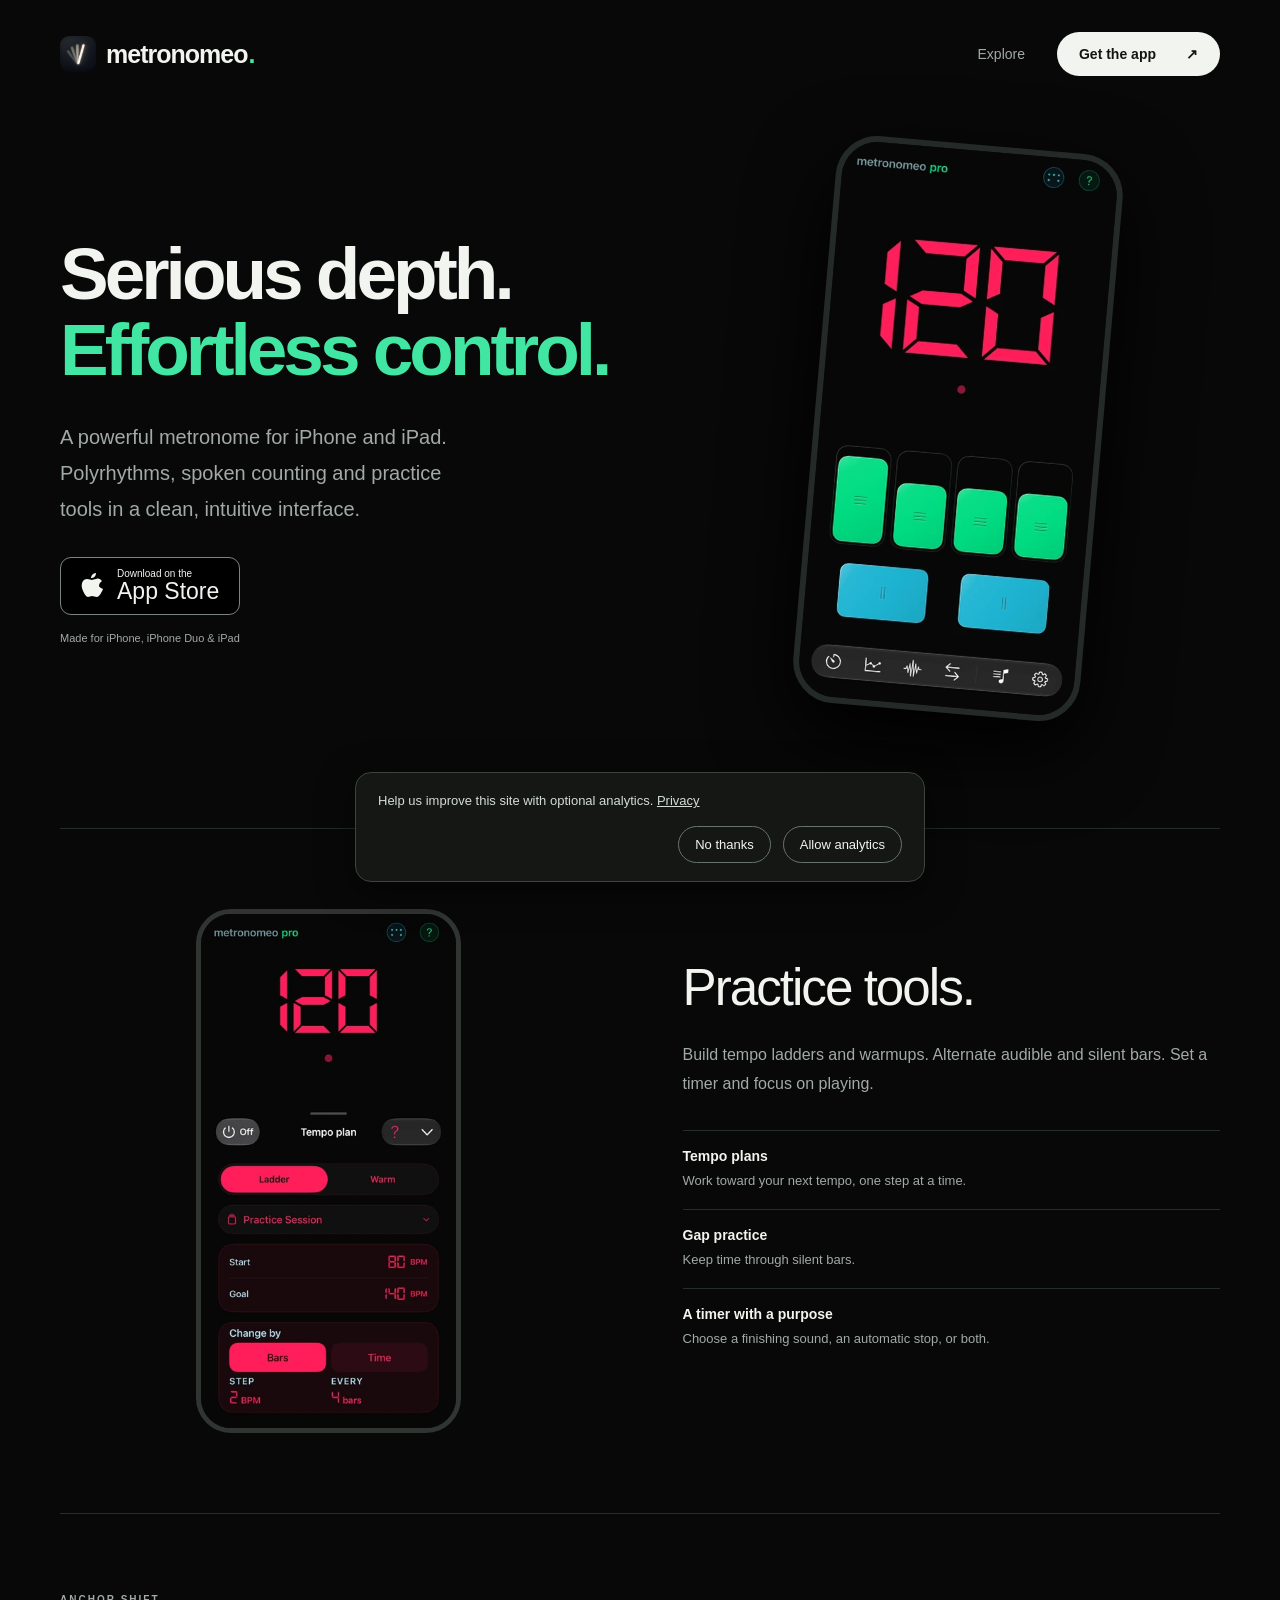
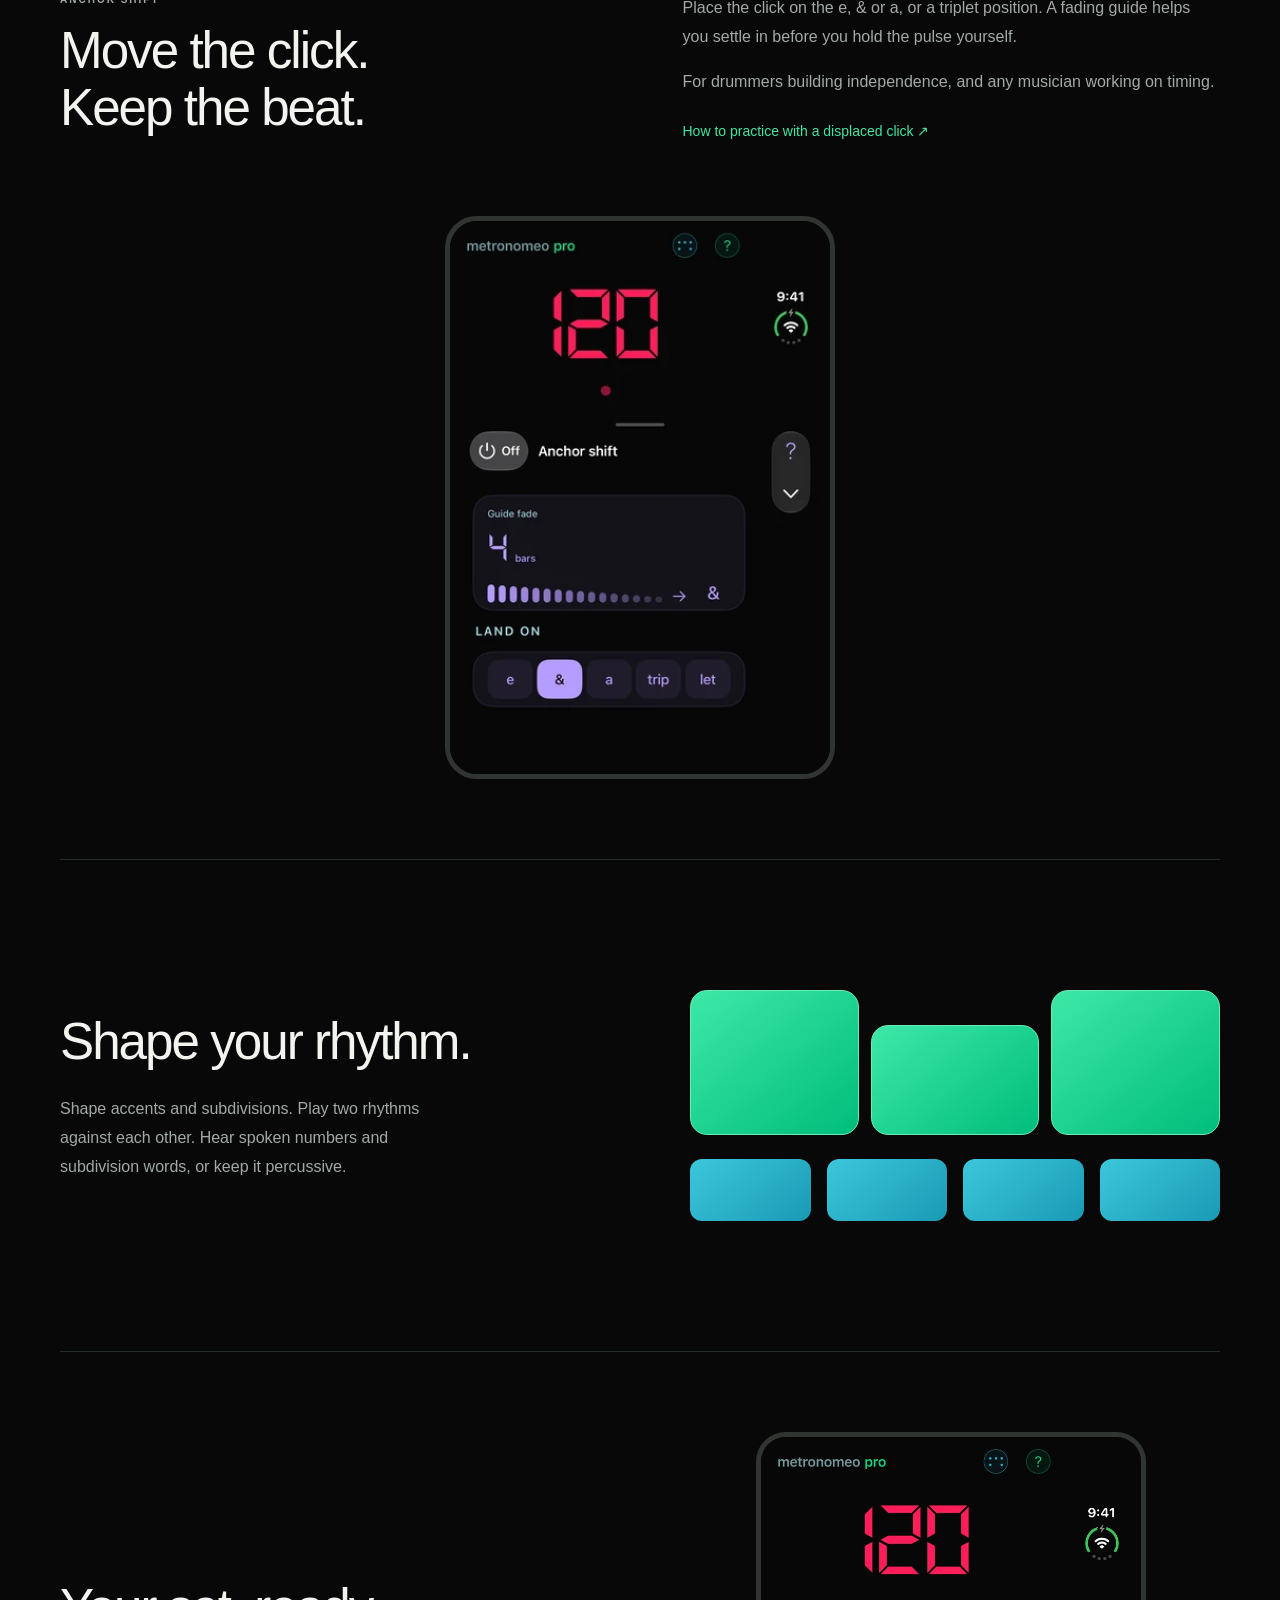
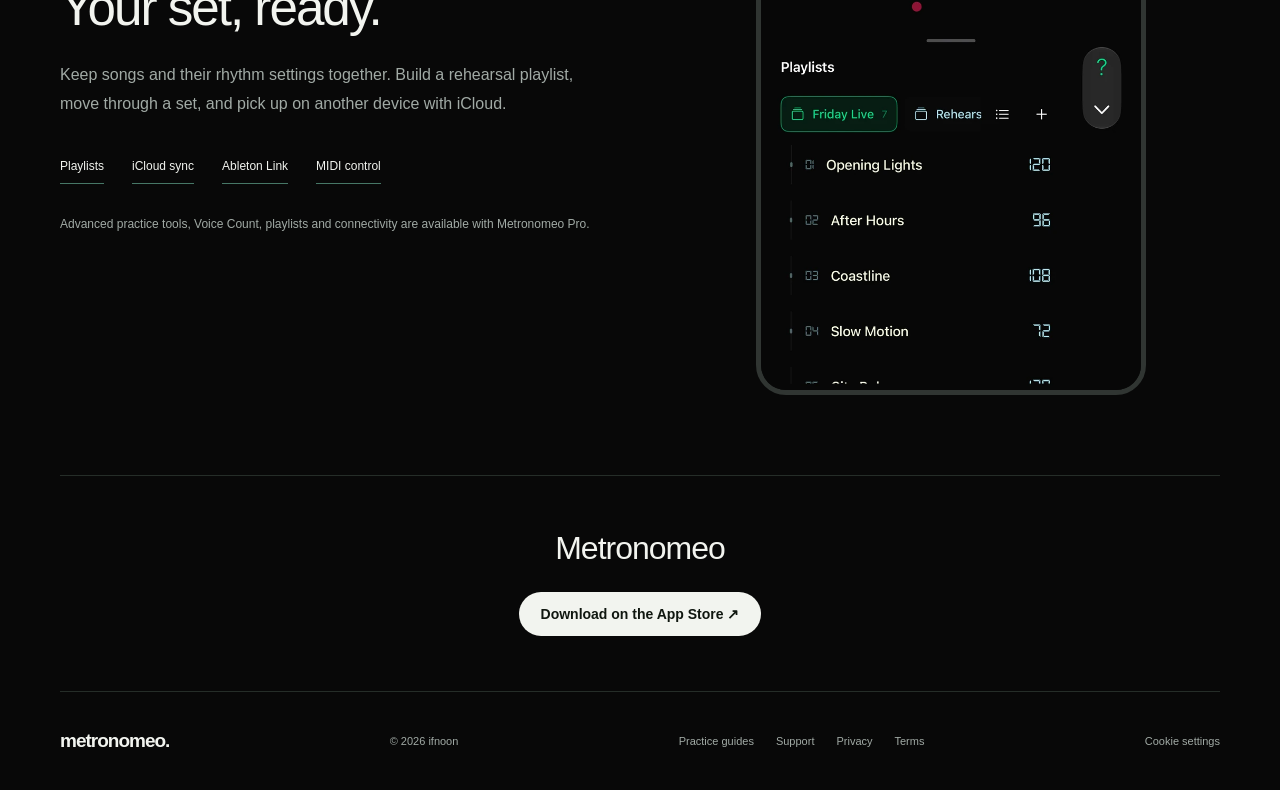
==== commit 3b16d13a: "Fix search readiness and expand practical rhythm guides" ====
--- a/index.html
+++ b/index.html
@@ -1,10 +1,10 @@
 <!doctype html>
-<html lang="en"><head><meta charset="utf-8"><meta name="viewport" content="width=device-width,initial-scale=1"><title>Metronomeo | Deep by design. Effortless to use.</title><meta name="description" content="A powerful metronome for iPhone and iPad with polyrhythms, spoken counting, tempo plans and playlists. Serious depth in an interface that feels effortless."><meta name="theme-color" content="#080a09"><link rel="icon" href="assets/icon.png"><link rel="stylesheet" href="landing.css"><link rel="canonical" href="https://metronomeo.com/"><meta property="og:title" content="Metronomeo | Find your rhythm. Go deeper."><meta property="og:description" content="Simple on the surface. Serious about your practice."><meta property="og:type" content="website"><meta property="og:image" content="https://metronomeo.com/assets/metronome.png"><script type="application/ld+json">{"@context":"https://schema.org","@type":"SoftwareApplication","name":"Metronomeo","applicationCategory":"MusicApplication","operatingSystem":"iOS, iPadOS","url":"https://metronomeo.com/","downloadUrl":"https://apps.apple.com/app/metronomeo/id6814776671","description":"A metronome with polyrhythms, spoken counting, tempo plans and playlists."}</script><script defer src="analytics.js"></script></head>
+<html lang="en"><head><meta charset="utf-8"><meta name="viewport" content="width=device-width,initial-scale=1"><title>Metronomeo | Metronome for iPhone and iPad</title><meta name="description" content="A powerful metronome for iPhone and iPad with polyrhythms, spoken counting, tempo plans and playlists. Serious depth in an interface that feels effortless."><meta name="theme-color" content="#080a09"><link rel="icon" href="assets/icon.png"><link rel="stylesheet" href="landing.css"><link rel="canonical" href="https://metronomeo.com/"><meta property="og:title" content="Metronomeo | Metronome for iPhone and iPad"><meta property="og:description" content="A powerful metronome with polyrhythms, spoken counting and practice tools in a clean, intuitive interface."><meta property="og:type" content="website"><meta property="og:url" content="https://metronomeo.com/"><meta property="og:site_name" content="Metronomeo"><meta property="og:image" content="https://metronomeo.com/assets/metronome.png"><script type="application/ld+json">{"@context": "https://schema.org", "@graph": [{"@type": "Organization", "@id": "https://metronomeo.com/#publisher", "name": "ifnoon", "url": "https://metronomeo.com/", "email": "support@ifnoon.com"}, {"@type": "WebSite", "@id": "https://metronomeo.com/#website", "url": "https://metronomeo.com/", "name": "Metronomeo", "inLanguage": "en", "publisher": {"@id": "https://metronomeo.com/#publisher"}}, {"@type": "WebPage", "url": "https://metronomeo.com/", "name": "Metronomeo | Metronome for iPhone and iPad", "isPartOf": {"@id": "https://metronomeo.com/#website"}, "description": "A powerful metronome for iPhone and iPad with polyrhythms, spoken counting, tempo plans and playlists."}]}</script><script defer src="analytics.js"></script></head>
 <body><a class="skip" href="#main">Skip to content</a><nav class="nav wrap" aria-label="Main navigation"><a class="brand" href="./"><img src="assets/icon.png" width="36" height="36" alt="">metronomeo<span class="brand-dot">.</span></a><div><a class="nav-link" href="#practice">Explore</a><a class="small-cta" href="https://apps.apple.com/app/metronomeo/id6814776671">Get the app <span aria-hidden="true">↗</span></a></div></nav>
-<main id="main"><header class="hero wrap"><div class="hero-copy"><h1>Serious depth.<br><em>Effortless control.</em></h1><p class="hero-detail">A powerful metronome for iPhone and iPad. Polyrhythms, spoken counting and practice tools in a clean, intuitive interface.</p><a class="store" href="https://apps.apple.com/app/metronomeo/id6814776671"><svg viewBox="0 0 24 28" aria-hidden="true"><path fill="currentColor" d="M18 14c0-3 2-4 3-5-2-3-5-3-6-2-2 0-3 1-4 1S8 7 6 7c-4 0-6 4-5 9 1 4 4 9 6 9 1 0 3-1 4-1s3 1 5 1 5-5 6-8c-2-1-4-2-4-3ZM15 1c-3 0-5 3-5 5 3 0 5-2 5-5Z"/></svg><span><small>Download on the</small><strong>App Store</strong></span></a><p class="availability">Made for iPhone, iPhone Duo &amp; iPad</p></div><div class="hero-art"><figure class="phone"><img src="assets/metronome.png" width="1206" height="2622" fetchpriority="high" alt="Metronomeo showing 120 BPM, four green beat controls and two blue subdivision controls"></figure></div></header>
+<main id="main"><header class="hero wrap"><div class="hero-copy"><h1>Serious depth.<br><em>Effortless control.</em></h1><p class="hero-detail">A powerful metronome for iPhone and iPad. Polyrhythms, spoken counting and practice tools in a clean, intuitive interface.</p><a class="store" href="https://apps.apple.com/app/metronomeo/id6814776671"><svg viewBox="0 0 24 28" aria-hidden="true"><path fill="currentColor" d="M18 14c0-3 2-4 3-5-2-3-5-3-6-2-2 0-3 1-4 1S8 7 6 7c-4 0-6 4-5 9 1 4 4 9 6 9 1 0 3-1 4-1s3 1 5 1 5-5 6-8c-2-1-4-2-4-3ZM15 1c-3 0-5 3-5 5 3 0 5-2 5-5Z"/></svg><span><small>Download on the</small><strong>App Store</strong></span></a><p class="availability">Made for iPhone, iPhone Duo &amp; iPad</p></div><div class="hero-art"><figure class="phone"><img class="" src="assets/metronome-720-376ec48e.webp" srcset="assets/metronome-360-376ec48e.webp 360w, assets/metronome-720-376ec48e.webp 720w, assets/metronome-1080-376ec48e.webp 1080w" sizes="(max-width:800px) 233px, 276px" width="1206" height="2622" fetchpriority="high" alt="Metronomeo showing 120 BPM, four green beat controls and two blue subdivision controls"></figure></div></header>
 
-<section class="feature wrap" id="practice"><div class="feature-image"><figure class="device-crop"><img src="assets/tempo-plan.png" width="1206" height="2622" loading="lazy" alt="Tempo plan controls in Metronomeo"></figure></div><div class="feature-copy"><h2>Practice tools.</h2><p>Build tempo ladders and warmups. Alternate audible and silent bars. Set a timer and focus on playing.</p><dl><div><dt>Tempo plans</dt><dd>Work toward your next tempo, one step at a time.</dd></div><div><dt>Gap practice</dt><dd>Keep time through silent bars.</dd></div><div><dt>A timer with a purpose</dt><dd>Choose a finishing sound, an automatic stop, or both.</dd></div></dl></div></section>
-<section class="anchor-section wrap" id="anchor-shift"><div class="anchor-heading"><div><p class="eyebrow">ANCHOR SHIFT</p><h2>Move the click.<br>Keep the beat.</h2></div><div><p>Place the click on the e, &amp; or a, or a triplet position. A fading guide helps you settle in before you hold the pulse yourself.</p><p>For drummers building independence, and any musician working on timing.</p><a class="text-link" href="guides/anchor-shift.html">How to practice with a displaced click ↗</a></div></div><figure class="duo-wide"><img src="assets/duo-outer-anchor-shift.png" width="1398" height="2034" loading="lazy" alt="Anchor Shift settings on iPhone Duo’s outer display"></figure></section><section class="rhythm wrap"><div><h2>Shape your rhythm.</h2><p>Shape accents and subdivisions. Play two rhythms against each other. Hear spoken numbers and subdivision words, or keep it percussive.</p></div><div class="rhythm-demo" aria-label="Illustration of three beats against four pulses"><div class="beats"><i></i><i></i><i></i></div><div class="pulses"><i></i><i></i><i></i><i></i></div></div></section>
-<section class="feature reverse wrap"><div class="feature-image"><img class="duo-portrait" src="assets/duo-outer-playlists.png" width="1398" height="2034" loading="lazy" alt="Metronomeo playlists on the outer display of iPhone Duo"></div><div class="feature-copy"><h2>Your set, ready.</h2><p>Keep songs and their rhythm settings together. Build a rehearsal playlist, move through a set, and pick up on another device with iCloud.</p><div class="connections"><span>Playlists</span><span>iCloud sync</span><span>Ableton Link</span><span>MIDI control</span></div><p class="note">Advanced practice tools, Voice Count, playlists and connectivity are available with Metronomeo Pro.</p></div></section>
+<section class="feature wrap" id="practice"><div class="feature-image"><figure class="device-crop"><img class="" src="assets/tempo-plan-720-a74eaa9f.webp" srcset="assets/tempo-plan-360-a74eaa9f.webp 360w, assets/tempo-plan-720-a74eaa9f.webp 720w, assets/tempo-plan-1080-a74eaa9f.webp 1080w" sizes="(max-width:800px) 225px, 255px" width="1206" height="2622" loading="lazy" alt="Tempo plan controls in Metronomeo"></figure></div><div class="feature-copy"><h2>Practice tools.</h2><p>Build tempo ladders and warmups. Alternate audible and silent bars. Set a timer and focus on playing.</p><dl><div><dt>Tempo plans</dt><dd>Work toward your next tempo, one step at a time.</dd></div><div><dt>Gap practice</dt><dd>Keep time through silent bars.</dd></div><div><dt>A timer with a purpose</dt><dd>Choose a finishing sound, an automatic stop, or both.</dd></div></dl></div></section>
+<section class="anchor-section wrap" id="anchor-shift"><div class="anchor-heading"><div><p class="eyebrow">ANCHOR SHIFT</p><h2>Move the click.<br>Keep the beat.</h2></div><div><p>Place the click on the e, &amp; or a, or a triplet position. A fading guide helps you settle in before you hold the pulse yourself.</p><p>For drummers building independence, and any musician working on timing.</p><a class="text-link" href="guides/anchor-shift.html">How to practice with a displaced click ↗</a></div></div><figure class="duo-wide"><img class="" src="assets/duo-outer-anchor-shift-720-7ad75205.webp" srcset="assets/duo-outer-anchor-shift-360-7ad75205.webp 360w, assets/duo-outer-anchor-shift-720-7ad75205.webp 720w, assets/duo-outer-anchor-shift-1080-7ad75205.webp 1080w" sizes="(max-width:430px) calc(100vw - 50px), 380px" width="1398" height="2034" loading="lazy" alt="Anchor Shift settings on iPhone Duo’s outer display"></figure></section><section class="rhythm wrap"><div><h2>Shape your rhythm.</h2><p>Shape accents and subdivisions. Play two rhythms against each other. Hear spoken numbers and subdivision words, or keep it percussive.</p></div><div class="rhythm-demo" role="img" aria-label="Illustration of three beats against four pulses"><div class="beats"><i></i><i></i><i></i></div><div class="pulses"><i></i><i></i><i></i><i></i></div></div></section>
+<section class="feature reverse wrap"><div class="feature-image"><img class="duo-portrait" src="assets/duo-outer-playlists-720-d7366163.webp" srcset="assets/duo-outer-playlists-360-d7366163.webp 360w, assets/duo-outer-playlists-720-d7366163.webp 720w, assets/duo-outer-playlists-1080-d7366163.webp 1080w" sizes="(max-width:480px) 85vw, 380px" width="1398" height="2034" loading="lazy" alt="Metronomeo playlists on the outer display of iPhone Duo"></div><div class="feature-copy"><h2>Your set, ready.</h2><p>Keep songs and their rhythm settings together. Build a rehearsal playlist, move through a set, and pick up on another device with iCloud.</p><div class="connections"><span>Playlists</span><span>iCloud sync</span><span>Ableton Link</span><span>MIDI control</span></div><p class="note">Advanced practice tools, Voice Count, playlists and connectivity are available with Metronomeo Pro.</p></div></section>
 
 <section class="closing wrap"><h2>Metronomeo</h2><a class="small-cta" href="https://apps.apple.com/app/metronomeo/id6814776671">Download on the App Store ↗</a></section></main><footer class="wrap"><a class="brand" href="./">metronomeo.</a><span>© 2026 ifnoon</span><div><a href="guides/">Practice guides</a><a href="support.html">Support</a><a href="privacy.html">Privacy</a><a href="https://www.apple.com/legal/internet-services/itunes/dev/stdeula/">Terms</a></div></footer></body></html>
--- a/landing.css
+++ b/landing.css
@@ -22,3 +22,21 @@
 .analytics-choice{position:fixed;bottom:18px;left:50%;transform:translateX(-50%);width:min(570px,calc(100% - 32px));padding:18px 22px;background:#141714;border:1px solid #3b453e;border-radius:16px;z-index:20;box-shadow:0 10px 35px #0008;font-size:13px}.analytics-choice p{margin:0 0 14px;line-height:1.6;color:#d4dcd6}.analytics-choice a{text-decoration:underline}.analytics-choice>div{display:flex;justify-content:flex-end;gap:12px}.analytics-choice button{font:inherit;border:1px solid #66746b;border-radius:22px;padding:10px 16px;background:transparent;color:#f2f4ef;cursor:pointer}.analytics-choice button:hover{background:#303a32}.analytics-choice button:focus-visible,.analytics-settings:focus-visible{outline:2px solid #40e6a2;outline-offset:3px}.analytics-settings{font:inherit;color:#a1aaa5;border:0;background:transparent;cursor:pointer;padding:8px 0;font-size:11px}.analytics-settings:hover{color:#40e6a2}
 
 .device-crop{width:265px;margin:0;border:5px solid #303532;border-radius:35px;overflow:hidden}.feature-image .device-crop img{width:100%;border:0;border-radius:0;margin-top:-15.75%}@media(max-width:800px){.device-crop{width:235px}}
+
+/* Guide illustrations use the same beat and pulse roles as the product. */
+.timing-example{margin-block:32px 45px;padding:25px 22px;border:1px solid var(--line);border-radius:20px;background:#0c100e}
+.article .timing-example h2{margin:0 0 25px;font-size:25px;letter-spacing:-.7px}
+.pulse-row{margin-block:18px}.pulse-name{display:block;font-size:13px;color:var(--muted);margin-bottom:10px}
+.pulse-grid{display:grid;grid-template-columns:repeat(var(--cells),minmax(0,1fr));gap:4px}
+.pulse-cell{display:grid;place-items:center;min-height:36px;border-radius:5px;font-size:14px;font-variant-numeric:tabular-nums;border:1px solid var(--line);color:var(--muted)}
+.pulse-cell.hit{background:var(--green);color:#07160f;border-color:var(--green)}.blue .pulse-cell.hit{background:var(--blue);border-color:var(--blue);color:#061519}
+.article .audio-example{border-top:1px solid var(--line);padding-top:20px;margin-top:25px}
+.article .audio-example h3{font-size:18px;line-height:1.45;font-weight:550;margin:0 0 14px}
+.audio-example audio{display:block;width:100%;min-width:0;height:48px;color-scheme:dark}
+.article .audio-example p{font-size:15px;line-height:1.7;margin:13px 0 0}
+.article .example-note,.article .guide-credit,.article .source{font-size:13px;line-height:1.7}
+.article .example-note{margin:22px 0 0}.article .guide-credit{border-top:1px solid var(--line);padding-top:24px;margin-top:35px}
+.article p a,.article li a{color:var(--green);text-decoration:underline;text-underline-offset:3px}
+.guide-footer{max-width:690px;border-top:1px solid var(--line);gap:25px;flex-wrap:wrap}
+button:focus-visible,audio:focus-visible{outline:2px solid var(--green);outline-offset:4px}
+@media(max-width:480px){.timing-example{padding:20px 14px}.pulse-grid{gap:2px}.pulse-cell{font-size:13px;min-height:32px}.article h1{font-size:36px;line-height:1.15;overflow-wrap:anywhere}.article h2{line-height:1.3;letter-spacing:-.8px}}
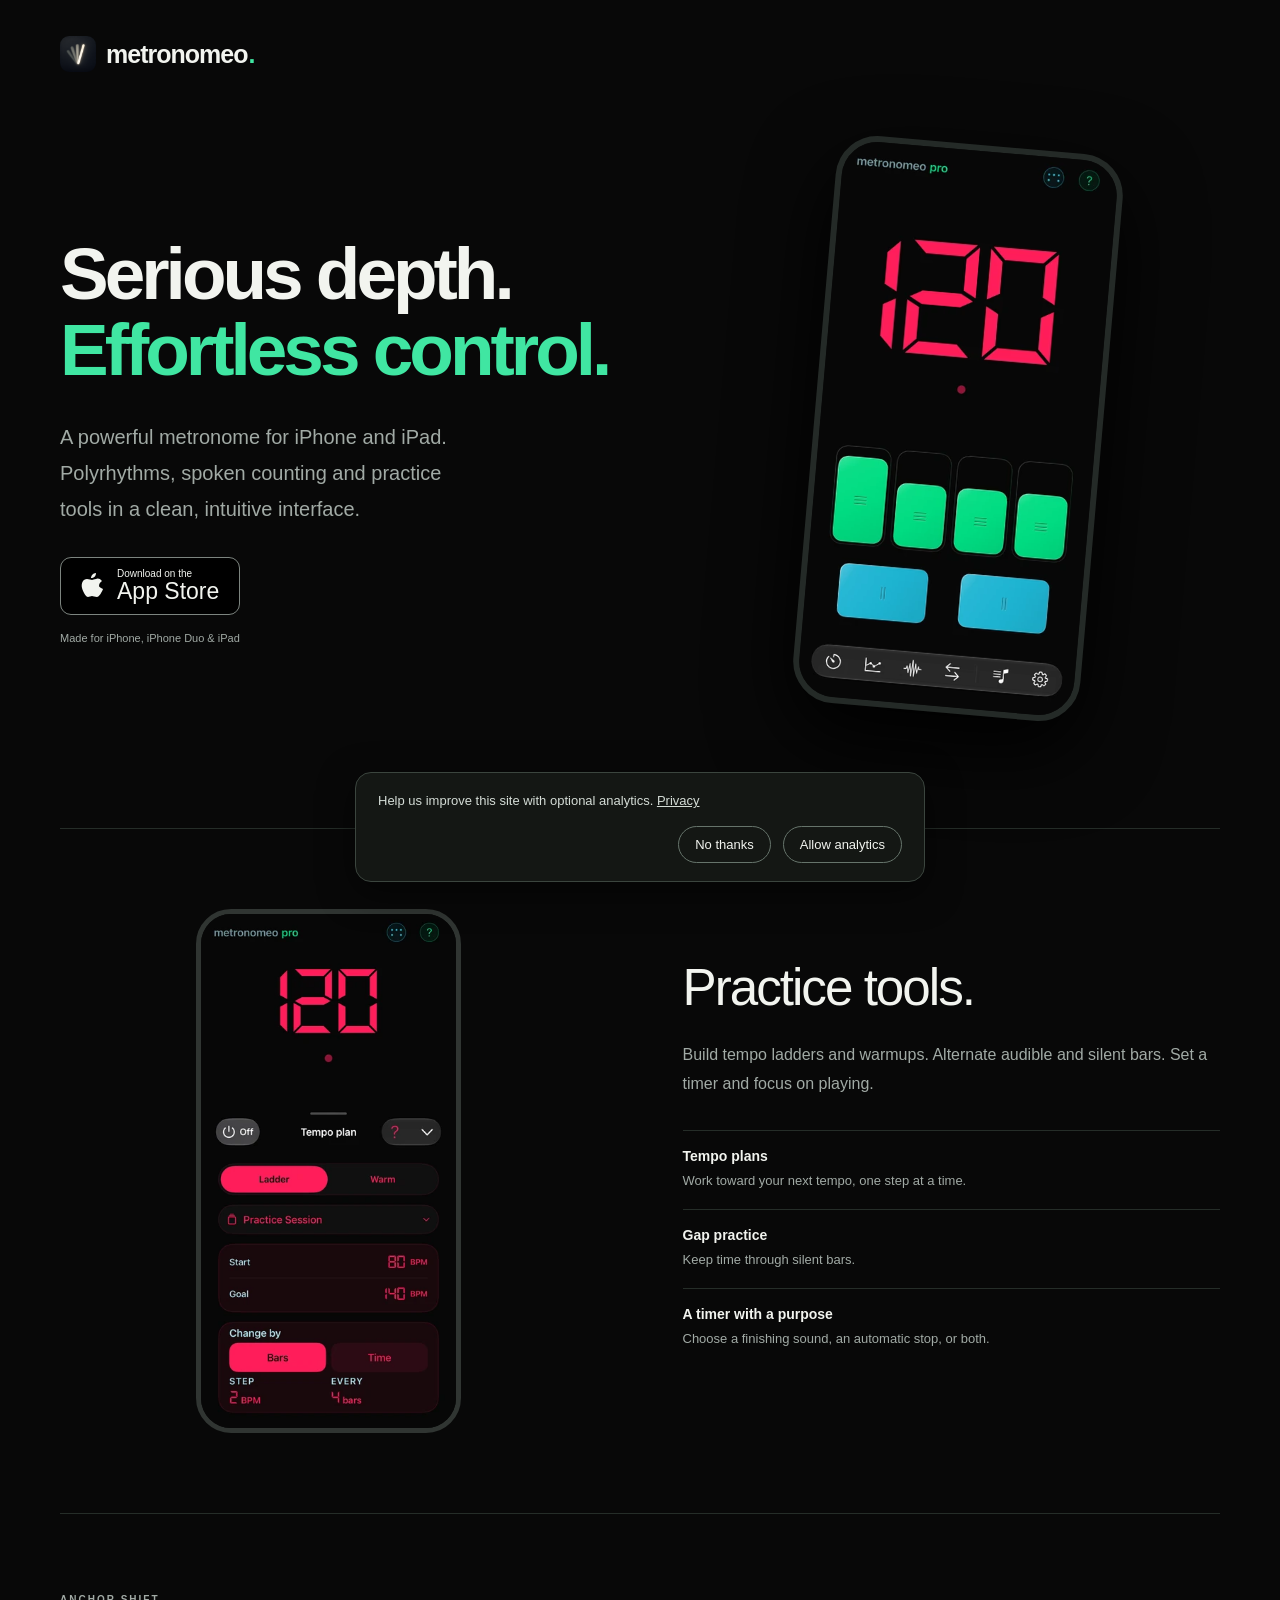
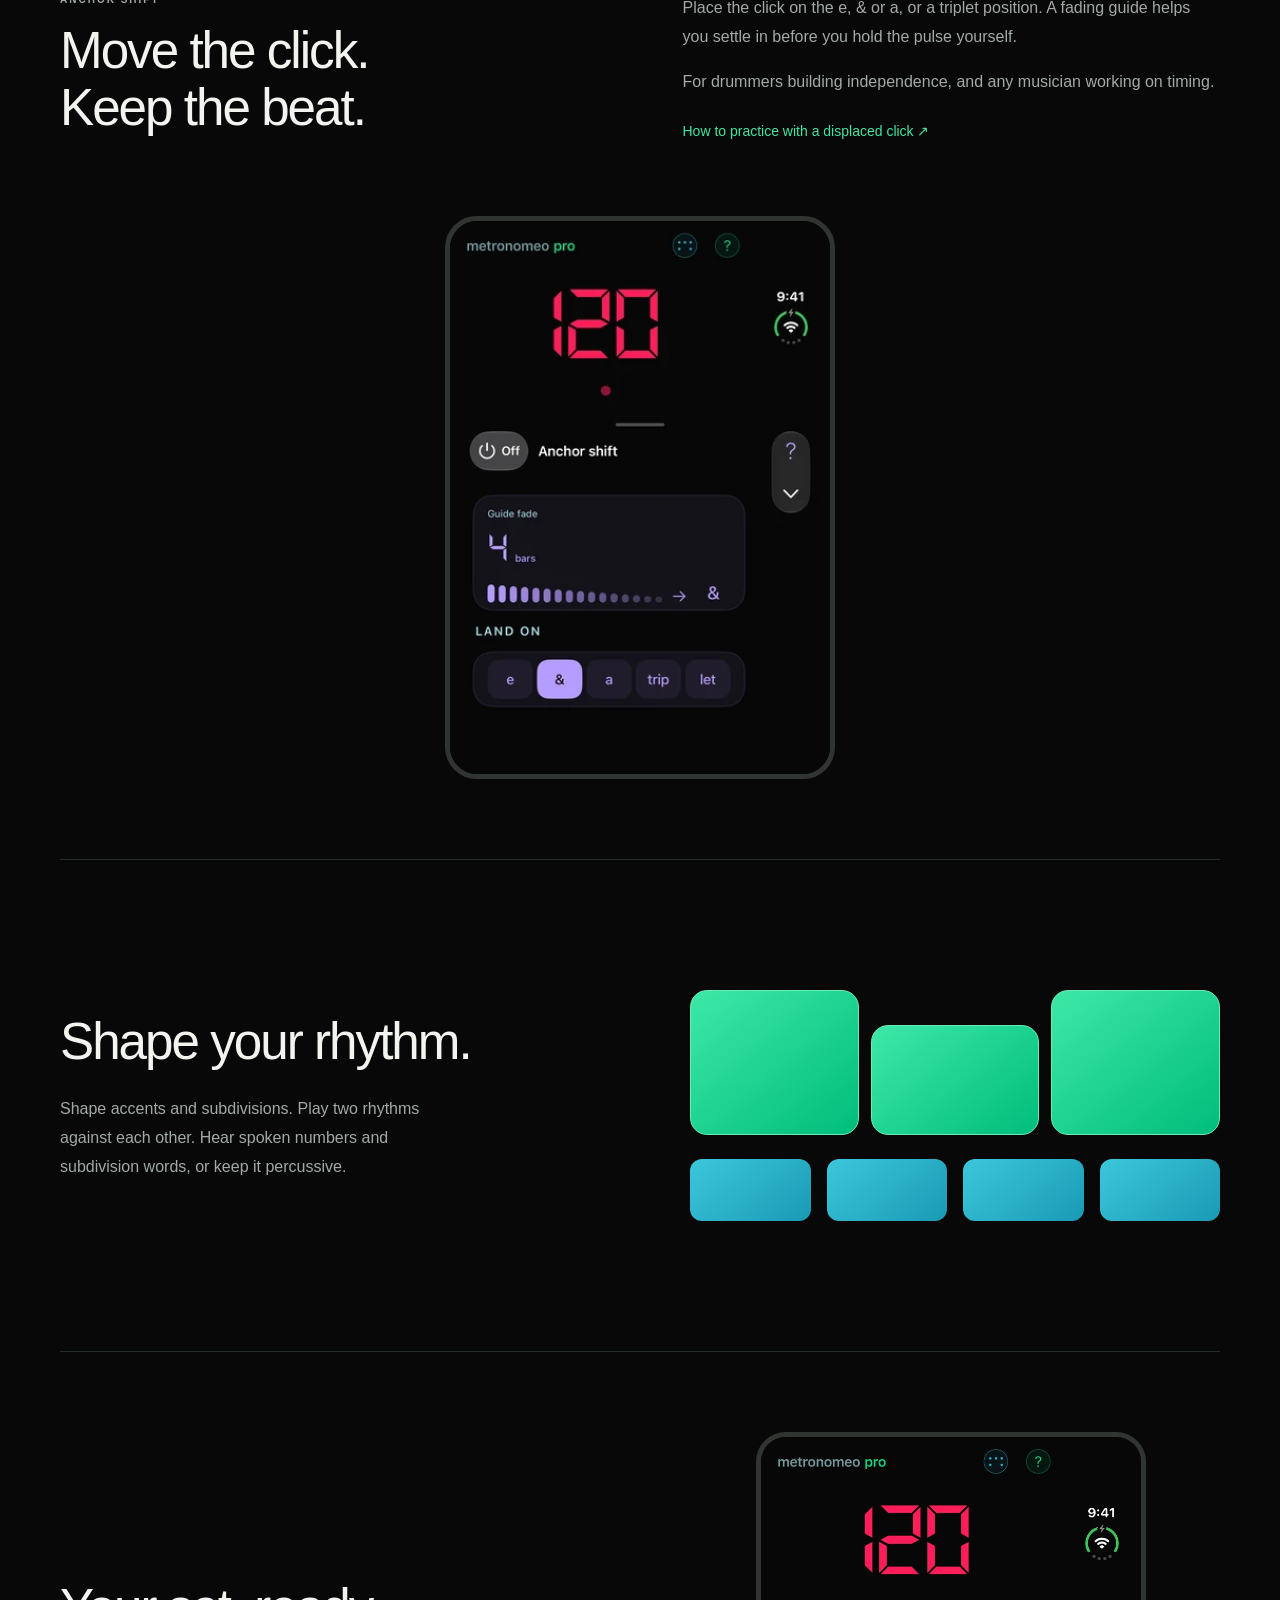
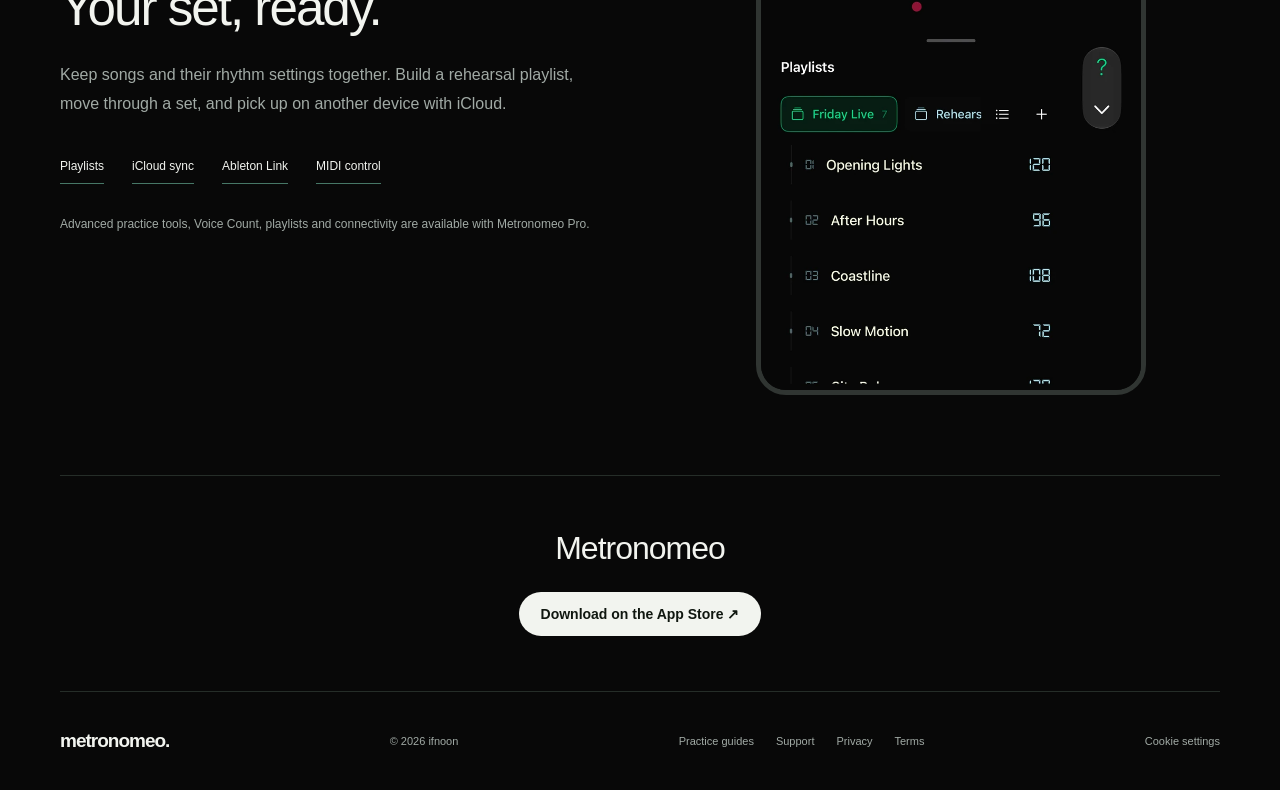
==== commit 72fdc252: "Remove redundant links from homepage header" ====
--- a/index.html
+++ b/index.html
@@ -1,6 +1,6 @@
 <!doctype html>
 <html lang="en"><head><meta charset="utf-8"><meta name="viewport" content="width=device-width,initial-scale=1"><title>Metronomeo | Metronome for iPhone and iPad</title><meta name="description" content="A powerful metronome for iPhone and iPad with polyrhythms, spoken counting, tempo plans and playlists. Serious depth in an interface that feels effortless."><meta name="theme-color" content="#080a09"><link rel="icon" href="assets/icon.png"><link rel="stylesheet" href="landing.css"><link rel="canonical" href="https://metronomeo.com/"><meta property="og:title" content="Metronomeo | Metronome for iPhone and iPad"><meta property="og:description" content="A powerful metronome with polyrhythms, spoken counting and practice tools in a clean, intuitive interface."><meta property="og:type" content="website"><meta property="og:url" content="https://metronomeo.com/"><meta property="og:site_name" content="Metronomeo"><meta property="og:image" content="https://metronomeo.com/assets/metronome.png"><script type="application/ld+json">{"@context": "https://schema.org", "@graph": [{"@type": "Organization", "@id": "https://metronomeo.com/#publisher", "name": "ifnoon", "url": "https://metronomeo.com/", "email": "support@ifnoon.com"}, {"@type": "WebSite", "@id": "https://metronomeo.com/#website", "url": "https://metronomeo.com/", "name": "Metronomeo", "inLanguage": "en", "publisher": {"@id": "https://metronomeo.com/#publisher"}}, {"@type": "WebPage", "url": "https://metronomeo.com/", "name": "Metronomeo | Metronome for iPhone and iPad", "isPartOf": {"@id": "https://metronomeo.com/#website"}, "description": "A powerful metronome for iPhone and iPad with polyrhythms, spoken counting, tempo plans and playlists."}]}</script><script defer src="analytics.js"></script></head>
-<body><a class="skip" href="#main">Skip to content</a><nav class="nav wrap" aria-label="Main navigation"><a class="brand" href="./"><img src="assets/icon.png" width="36" height="36" alt="">metronomeo<span class="brand-dot">.</span></a><div><a class="nav-link" href="#practice">Explore</a><a class="small-cta" href="https://apps.apple.com/app/metronomeo/id6814776671">Get the app <span aria-hidden="true">↗</span></a></div></nav>
+<body><a class="skip" href="#main">Skip to content</a><nav class="nav wrap" aria-label="Main navigation"><a class="brand" href="./"><img src="assets/icon.png" width="36" height="36" alt="">metronomeo<span class="brand-dot">.</span></a></nav>
 <main id="main"><header class="hero wrap"><div class="hero-copy"><h1>Serious depth.<br><em>Effortless control.</em></h1><p class="hero-detail">A powerful metronome for iPhone and iPad. Polyrhythms, spoken counting and practice tools in a clean, intuitive interface.</p><a class="store" href="https://apps.apple.com/app/metronomeo/id6814776671"><svg viewBox="0 0 24 28" aria-hidden="true"><path fill="currentColor" d="M18 14c0-3 2-4 3-5-2-3-5-3-6-2-2 0-3 1-4 1S8 7 6 7c-4 0-6 4-5 9 1 4 4 9 6 9 1 0 3-1 4-1s3 1 5 1 5-5 6-8c-2-1-4-2-4-3ZM15 1c-3 0-5 3-5 5 3 0 5-2 5-5Z"/></svg><span><small>Download on the</small><strong>App Store</strong></span></a><p class="availability">Made for iPhone, iPhone Duo &amp; iPad</p></div><div class="hero-art"><figure class="phone"><img class="" src="assets/metronome-720-376ec48e.webp" srcset="assets/metronome-360-376ec48e.webp 360w, assets/metronome-720-376ec48e.webp 720w, assets/metronome-1080-376ec48e.webp 1080w" sizes="(max-width:800px) 233px, 276px" width="1206" height="2622" fetchpriority="high" alt="Metronomeo showing 120 BPM, four green beat controls and two blue subdivision controls"></figure></div></header>
 
 <section class="feature wrap" id="practice"><div class="feature-image"><figure class="device-crop"><img class="" src="assets/tempo-plan-720-a74eaa9f.webp" srcset="assets/tempo-plan-360-a74eaa9f.webp 360w, assets/tempo-plan-720-a74eaa9f.webp 720w, assets/tempo-plan-1080-a74eaa9f.webp 1080w" sizes="(max-width:800px) 225px, 255px" width="1206" height="2622" loading="lazy" alt="Tempo plan controls in Metronomeo"></figure></div><div class="feature-copy"><h2>Practice tools.</h2><p>Build tempo ladders and warmups. Alternate audible and silent bars. Set a timer and focus on playing.</p><dl><div><dt>Tempo plans</dt><dd>Work toward your next tempo, one step at a time.</dd></div><div><dt>Gap practice</dt><dd>Keep time through silent bars.</dd></div><div><dt>A timer with a purpose</dt><dd>Choose a finishing sound, an automatic stop, or both.</dd></div></dl></div></section>
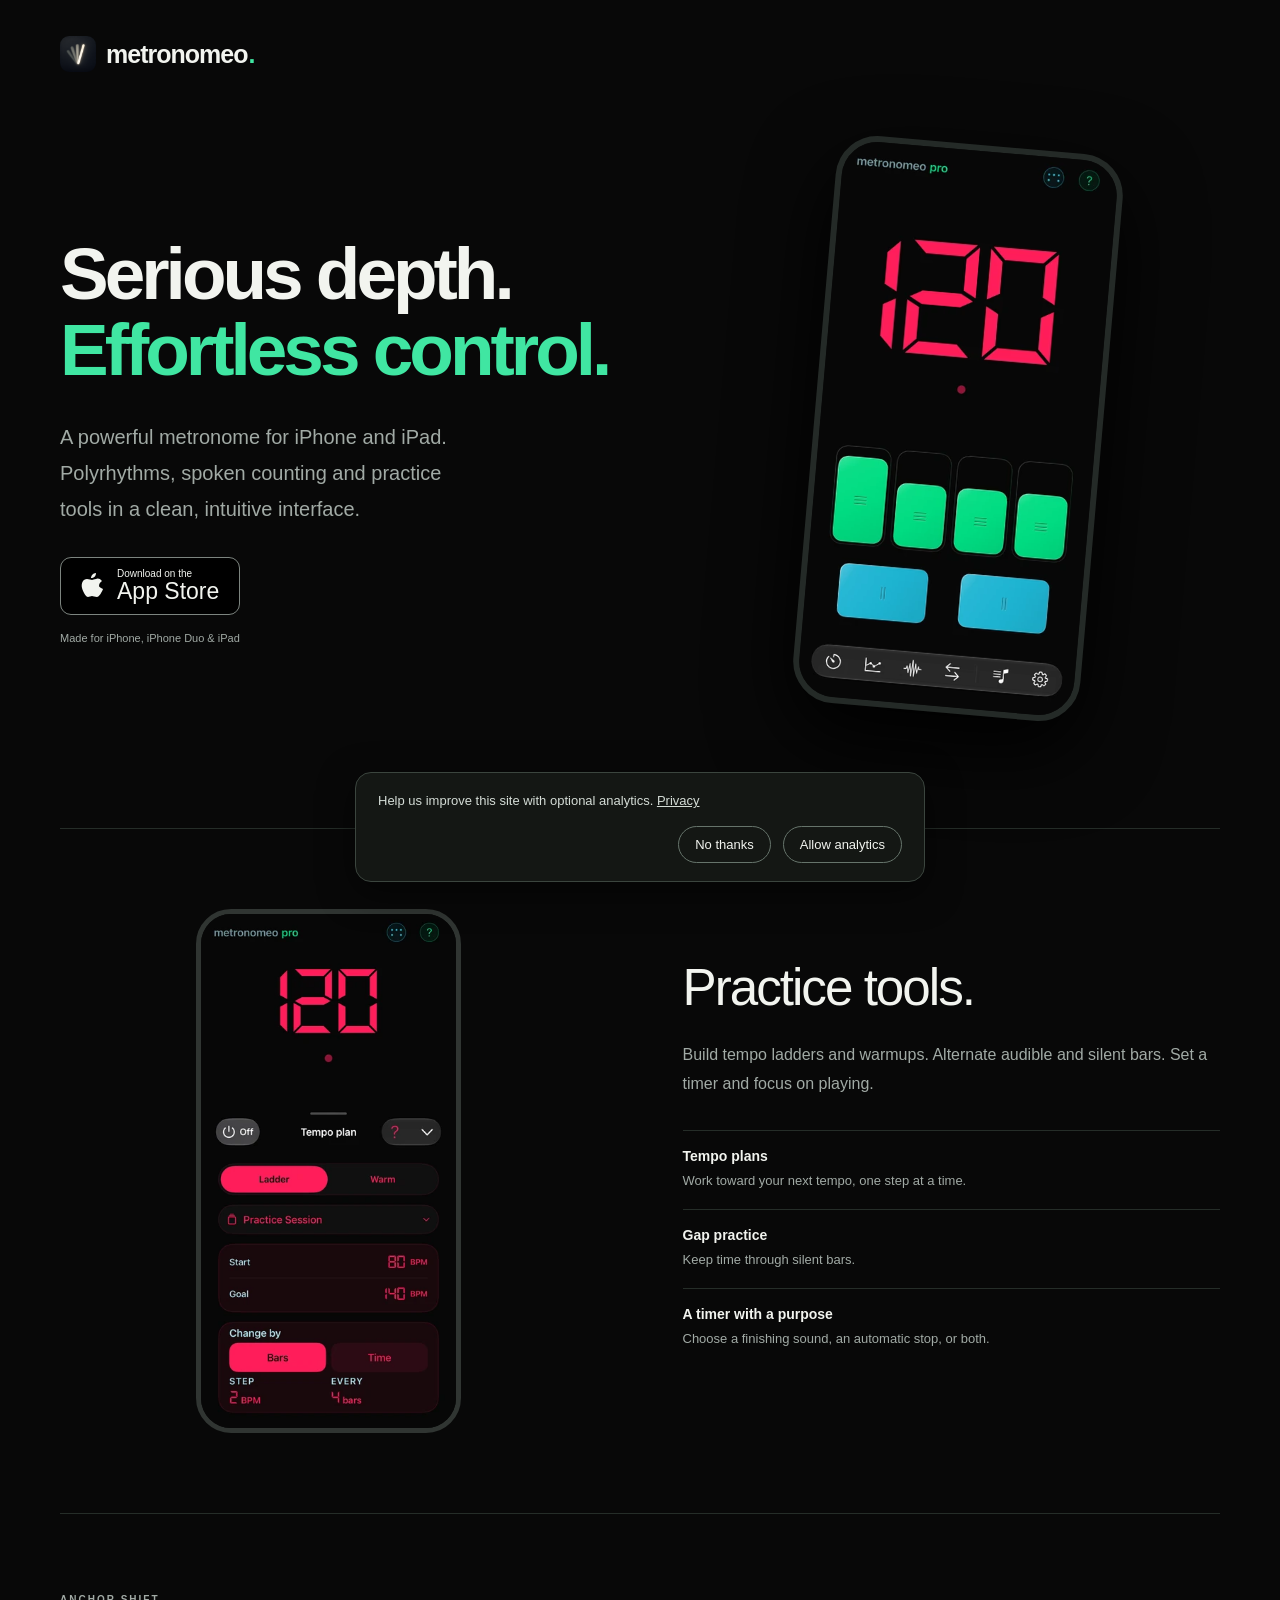
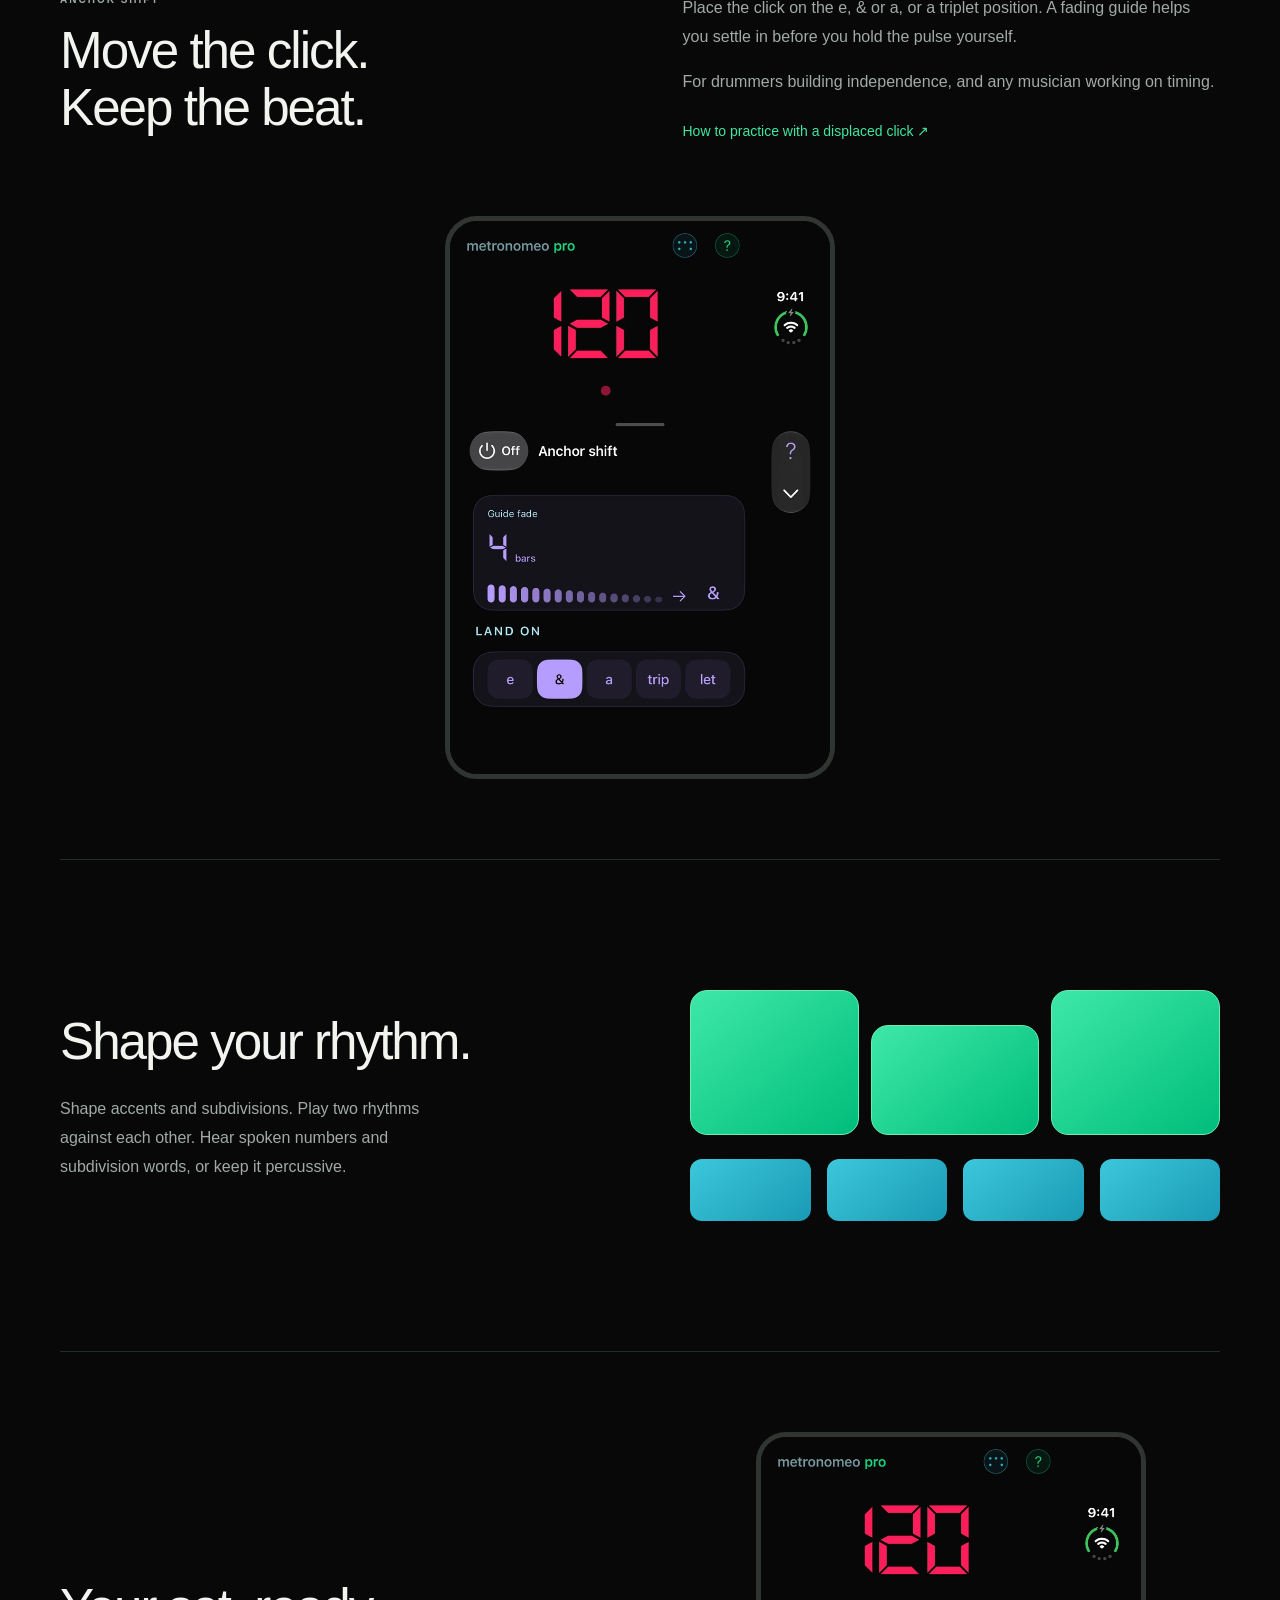
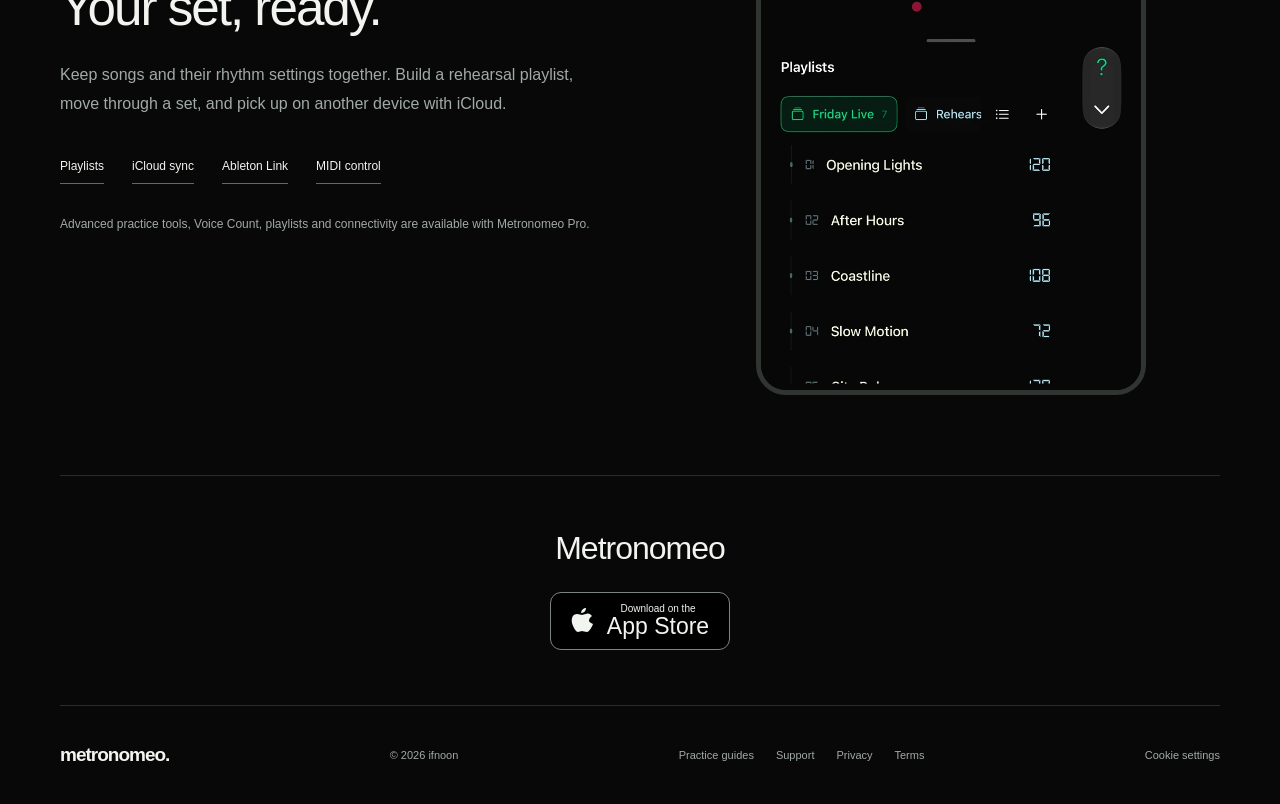
==== commit 21b2b398: "Use matching App Store badge at bottom of homepage" ====
--- a/index.html
+++ b/index.html
@@ -7,4 +7,4 @@
 <section class="anchor-section wrap" id="anchor-shift"><div class="anchor-heading"><div><p class="eyebrow">ANCHOR SHIFT</p><h2>Move the click.<br>Keep the beat.</h2></div><div><p>Place the click on the e, &amp; or a, or a triplet position. A fading guide helps you settle in before you hold the pulse yourself.</p><p>For drummers building independence, and any musician working on timing.</p><a class="text-link" href="guides/anchor-shift.html">How to practice with a displaced click ↗</a></div></div><figure class="duo-wide"><img class="" src="assets/duo-outer-anchor-shift-720-7ad75205.webp" srcset="assets/duo-outer-anchor-shift-360-7ad75205.webp 360w, assets/duo-outer-anchor-shift-720-7ad75205.webp 720w, assets/duo-outer-anchor-shift-1080-7ad75205.webp 1080w" sizes="(max-width:430px) calc(100vw - 50px), 380px" width="1398" height="2034" loading="lazy" alt="Anchor Shift settings on iPhone Duo’s outer display"></figure></section><section class="rhythm wrap"><div><h2>Shape your rhythm.</h2><p>Shape accents and subdivisions. Play two rhythms against each other. Hear spoken numbers and subdivision words, or keep it percussive.</p></div><div class="rhythm-demo" role="img" aria-label="Illustration of three beats against four pulses"><div class="beats"><i></i><i></i><i></i></div><div class="pulses"><i></i><i></i><i></i><i></i></div></div></section>
 <section class="feature reverse wrap"><div class="feature-image"><img class="duo-portrait" src="assets/duo-outer-playlists-720-d7366163.webp" srcset="assets/duo-outer-playlists-360-d7366163.webp 360w, assets/duo-outer-playlists-720-d7366163.webp 720w, assets/duo-outer-playlists-1080-d7366163.webp 1080w" sizes="(max-width:480px) 85vw, 380px" width="1398" height="2034" loading="lazy" alt="Metronomeo playlists on the outer display of iPhone Duo"></div><div class="feature-copy"><h2>Your set, ready.</h2><p>Keep songs and their rhythm settings together. Build a rehearsal playlist, move through a set, and pick up on another device with iCloud.</p><div class="connections"><span>Playlists</span><span>iCloud sync</span><span>Ableton Link</span><span>MIDI control</span></div><p class="note">Advanced practice tools, Voice Count, playlists and connectivity are available with Metronomeo Pro.</p></div></section>
 
-<section class="closing wrap"><h2>Metronomeo</h2><a class="small-cta" href="https://apps.apple.com/app/metronomeo/id6814776671">Download on the App Store ↗</a></section></main><footer class="wrap"><a class="brand" href="./">metronomeo.</a><span>© 2026 ifnoon</span><div><a href="guides/">Practice guides</a><a href="support.html">Support</a><a href="privacy.html">Privacy</a><a href="https://www.apple.com/legal/internet-services/itunes/dev/stdeula/">Terms</a></div></footer></body></html>
+<section class="closing wrap"><h2>Metronomeo</h2><a class="store" href="https://apps.apple.com/app/metronomeo/id6814776671"><svg viewBox="0 0 24 28" aria-hidden="true"><path fill="currentColor" d="M18 14c0-3 2-4 3-5-2-3-5-3-6-2-2 0-3 1-4 1S8 7 6 7c-4 0-6 4-5 9 1 4 4 9 6 9 1 0 3-1 4-1s3 1 5 1 5-5 6-8c-2-1-4-2-4-3ZM15 1c-3 0-5 3-5 5 3 0 5-2 5-5Z"/></svg><span><small>Download on the</small><strong>App Store</strong></span></a></section></main><footer class="wrap"><a class="brand" href="./">metronomeo.</a><span>© 2026 ifnoon</span><div><a href="guides/">Practice guides</a><a href="support.html">Support</a><a href="privacy.html">Privacy</a><a href="https://www.apple.com/legal/internet-services/itunes/dev/stdeula/">Terms</a></div></footer></body></html>
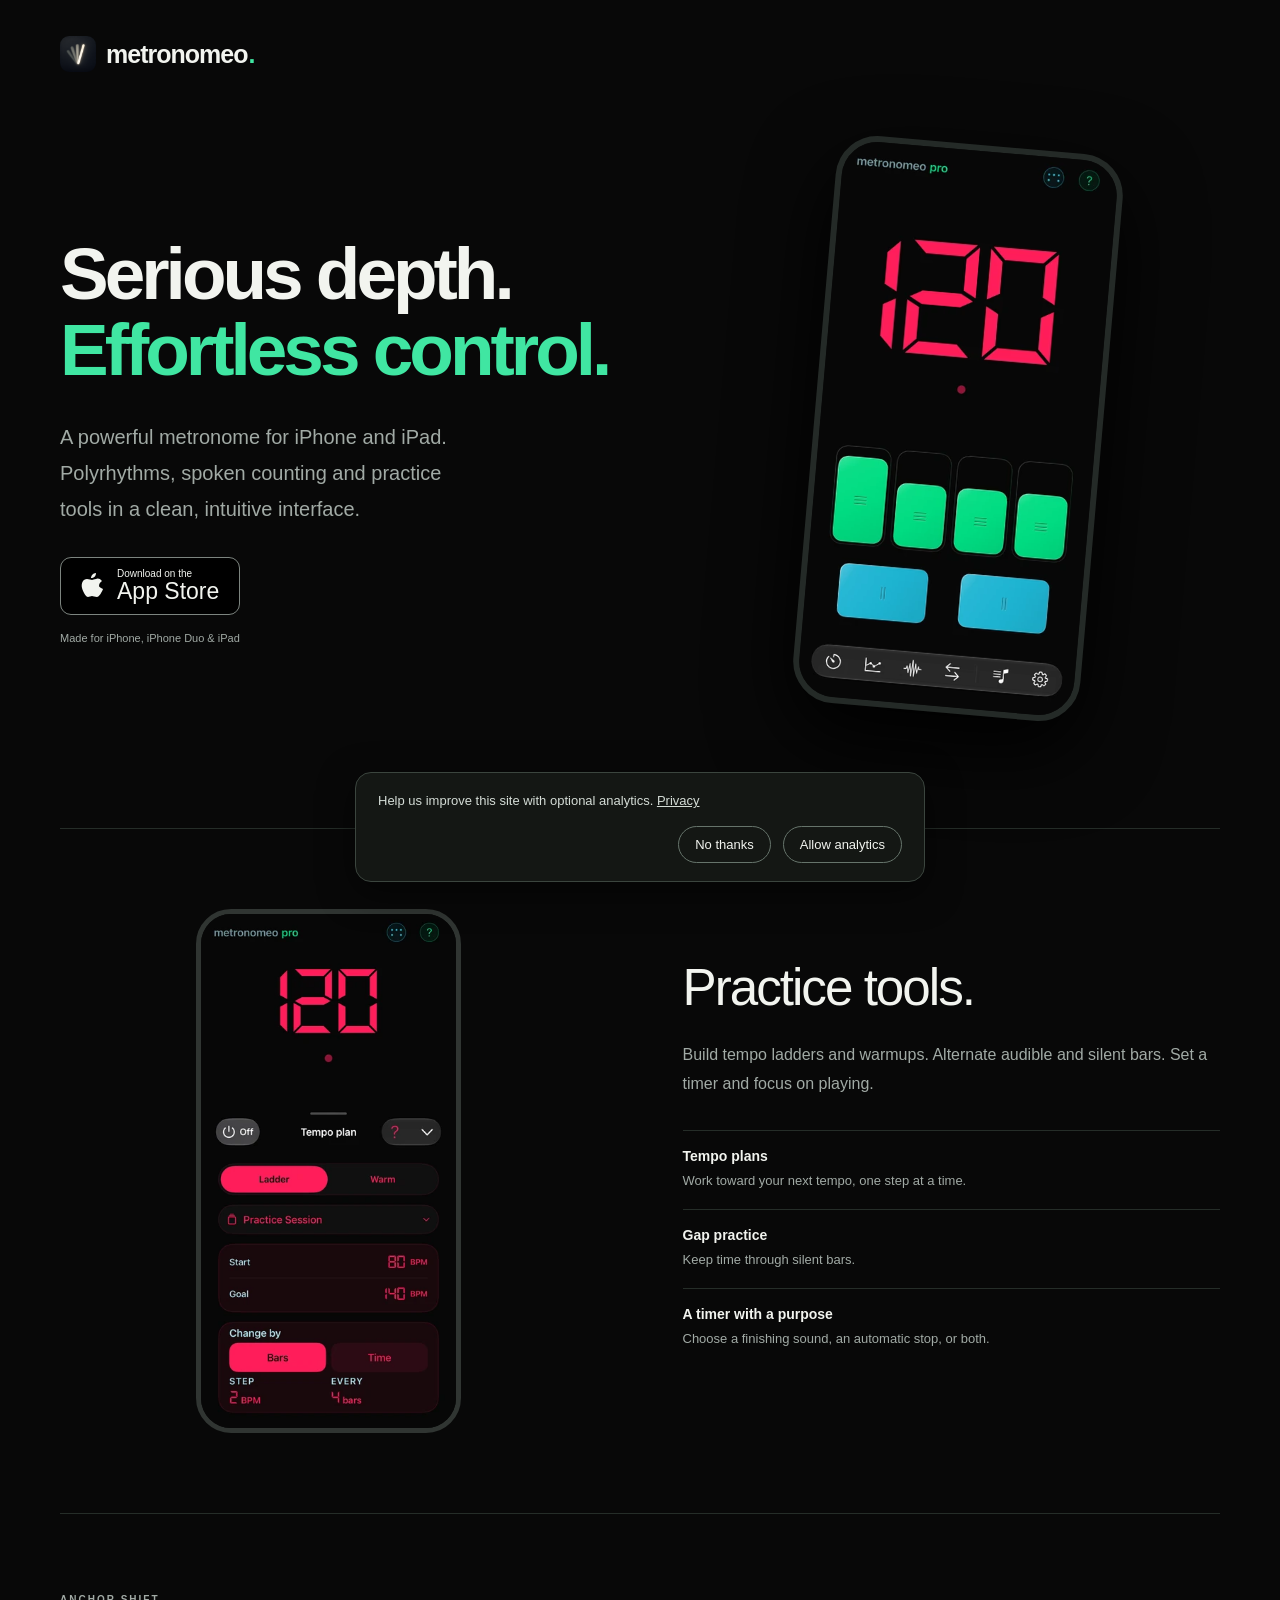
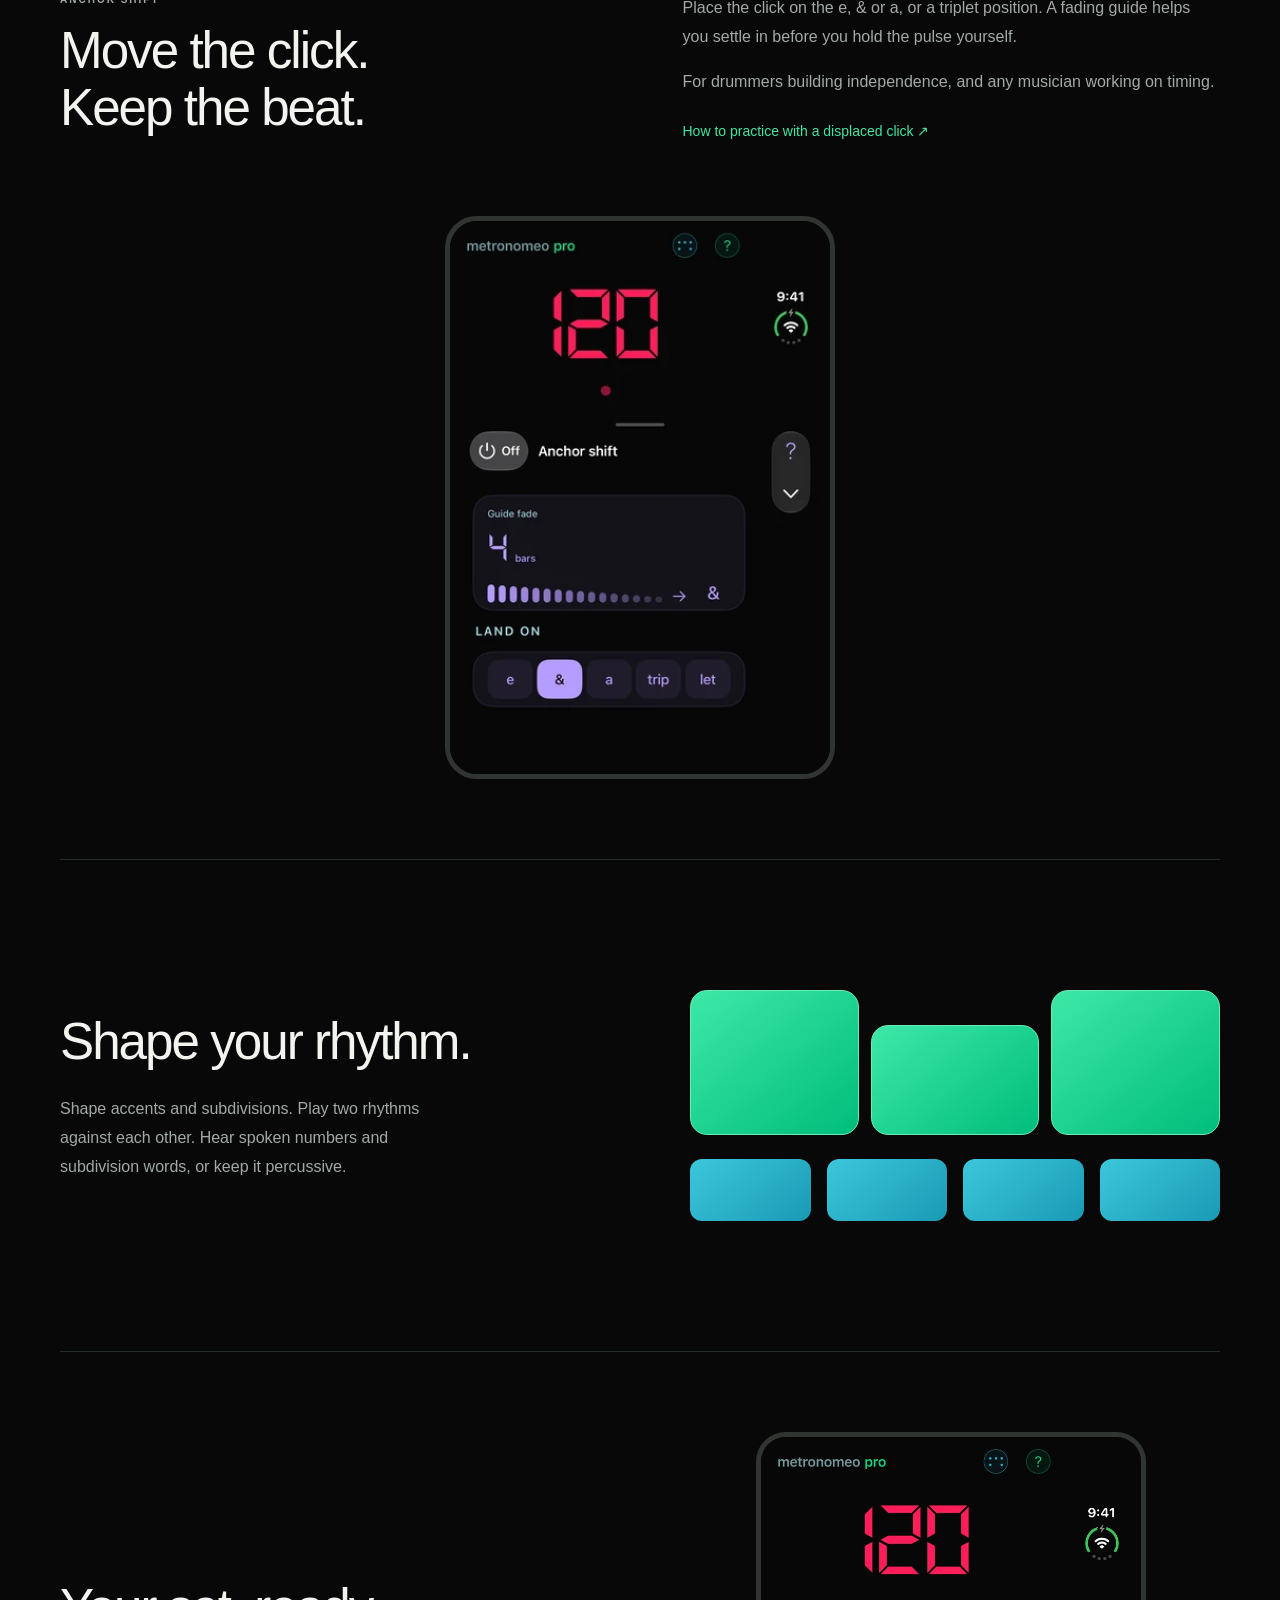
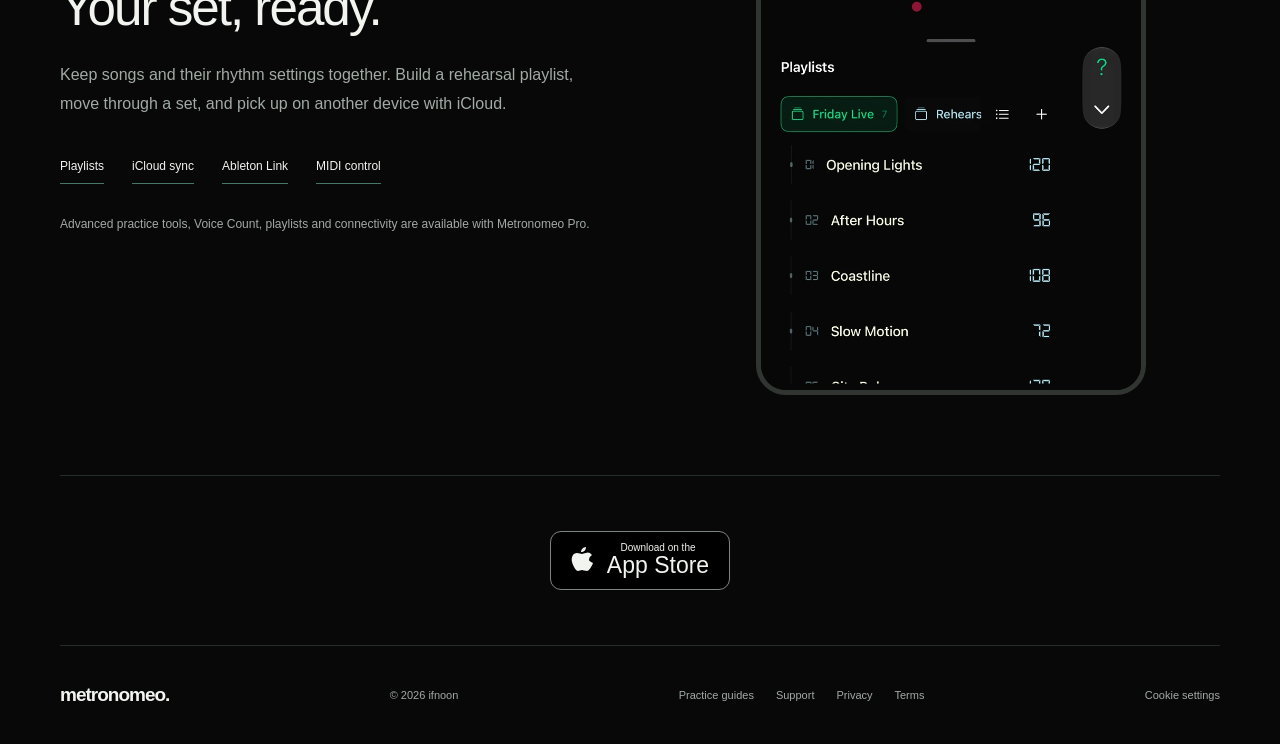
==== commit 4a6b5dd7: "Remove repeated app name above footer download badge" ====
--- a/index.html
+++ b/index.html
@@ -7,4 +7,4 @@
 <section class="anchor-section wrap" id="anchor-shift"><div class="anchor-heading"><div><p class="eyebrow">ANCHOR SHIFT</p><h2>Move the click.<br>Keep the beat.</h2></div><div><p>Place the click on the e, &amp; or a, or a triplet position. A fading guide helps you settle in before you hold the pulse yourself.</p><p>For drummers building independence, and any musician working on timing.</p><a class="text-link" href="guides/anchor-shift.html">How to practice with a displaced click ↗</a></div></div><figure class="duo-wide"><img class="" src="assets/duo-outer-anchor-shift-720-7ad75205.webp" srcset="assets/duo-outer-anchor-shift-360-7ad75205.webp 360w, assets/duo-outer-anchor-shift-720-7ad75205.webp 720w, assets/duo-outer-anchor-shift-1080-7ad75205.webp 1080w" sizes="(max-width:430px) calc(100vw - 50px), 380px" width="1398" height="2034" loading="lazy" alt="Anchor Shift settings on iPhone Duo’s outer display"></figure></section><section class="rhythm wrap"><div><h2>Shape your rhythm.</h2><p>Shape accents and subdivisions. Play two rhythms against each other. Hear spoken numbers and subdivision words, or keep it percussive.</p></div><div class="rhythm-demo" role="img" aria-label="Illustration of three beats against four pulses"><div class="beats"><i></i><i></i><i></i></div><div class="pulses"><i></i><i></i><i></i><i></i></div></div></section>
 <section class="feature reverse wrap"><div class="feature-image"><img class="duo-portrait" src="assets/duo-outer-playlists-720-d7366163.webp" srcset="assets/duo-outer-playlists-360-d7366163.webp 360w, assets/duo-outer-playlists-720-d7366163.webp 720w, assets/duo-outer-playlists-1080-d7366163.webp 1080w" sizes="(max-width:480px) 85vw, 380px" width="1398" height="2034" loading="lazy" alt="Metronomeo playlists on the outer display of iPhone Duo"></div><div class="feature-copy"><h2>Your set, ready.</h2><p>Keep songs and their rhythm settings together. Build a rehearsal playlist, move through a set, and pick up on another device with iCloud.</p><div class="connections"><span>Playlists</span><span>iCloud sync</span><span>Ableton Link</span><span>MIDI control</span></div><p class="note">Advanced practice tools, Voice Count, playlists and connectivity are available with Metronomeo Pro.</p></div></section>
 
-<section class="closing wrap"><h2>Metronomeo</h2><a class="store" href="https://apps.apple.com/app/metronomeo/id6814776671"><svg viewBox="0 0 24 28" aria-hidden="true"><path fill="currentColor" d="M18 14c0-3 2-4 3-5-2-3-5-3-6-2-2 0-3 1-4 1S8 7 6 7c-4 0-6 4-5 9 1 4 4 9 6 9 1 0 3-1 4-1s3 1 5 1 5-5 6-8c-2-1-4-2-4-3ZM15 1c-3 0-5 3-5 5 3 0 5-2 5-5Z"/></svg><span><small>Download on the</small><strong>App Store</strong></span></a></section></main><footer class="wrap"><a class="brand" href="./">metronomeo.</a><span>© 2026 ifnoon</span><div><a href="guides/">Practice guides</a><a href="support.html">Support</a><a href="privacy.html">Privacy</a><a href="https://www.apple.com/legal/internet-services/itunes/dev/stdeula/">Terms</a></div></footer></body></html>
+<section class="closing wrap"><a class="store" href="https://apps.apple.com/app/metronomeo/id6814776671"><svg viewBox="0 0 24 28" aria-hidden="true"><path fill="currentColor" d="M18 14c0-3 2-4 3-5-2-3-5-3-6-2-2 0-3 1-4 1S8 7 6 7c-4 0-6 4-5 9 1 4 4 9 6 9 1 0 3-1 4-1s3 1 5 1 5-5 6-8c-2-1-4-2-4-3ZM15 1c-3 0-5 3-5 5 3 0 5-2 5-5Z"/></svg><span><small>Download on the</small><strong>App Store</strong></span></a></section></main><footer class="wrap"><a class="brand" href="./">metronomeo.</a><span>© 2026 ifnoon</span><div><a href="guides/">Practice guides</a><a href="support.html">Support</a><a href="privacy.html">Privacy</a><a href="https://www.apple.com/legal/internet-services/itunes/dev/stdeula/">Terms</a></div></footer></body></html>
